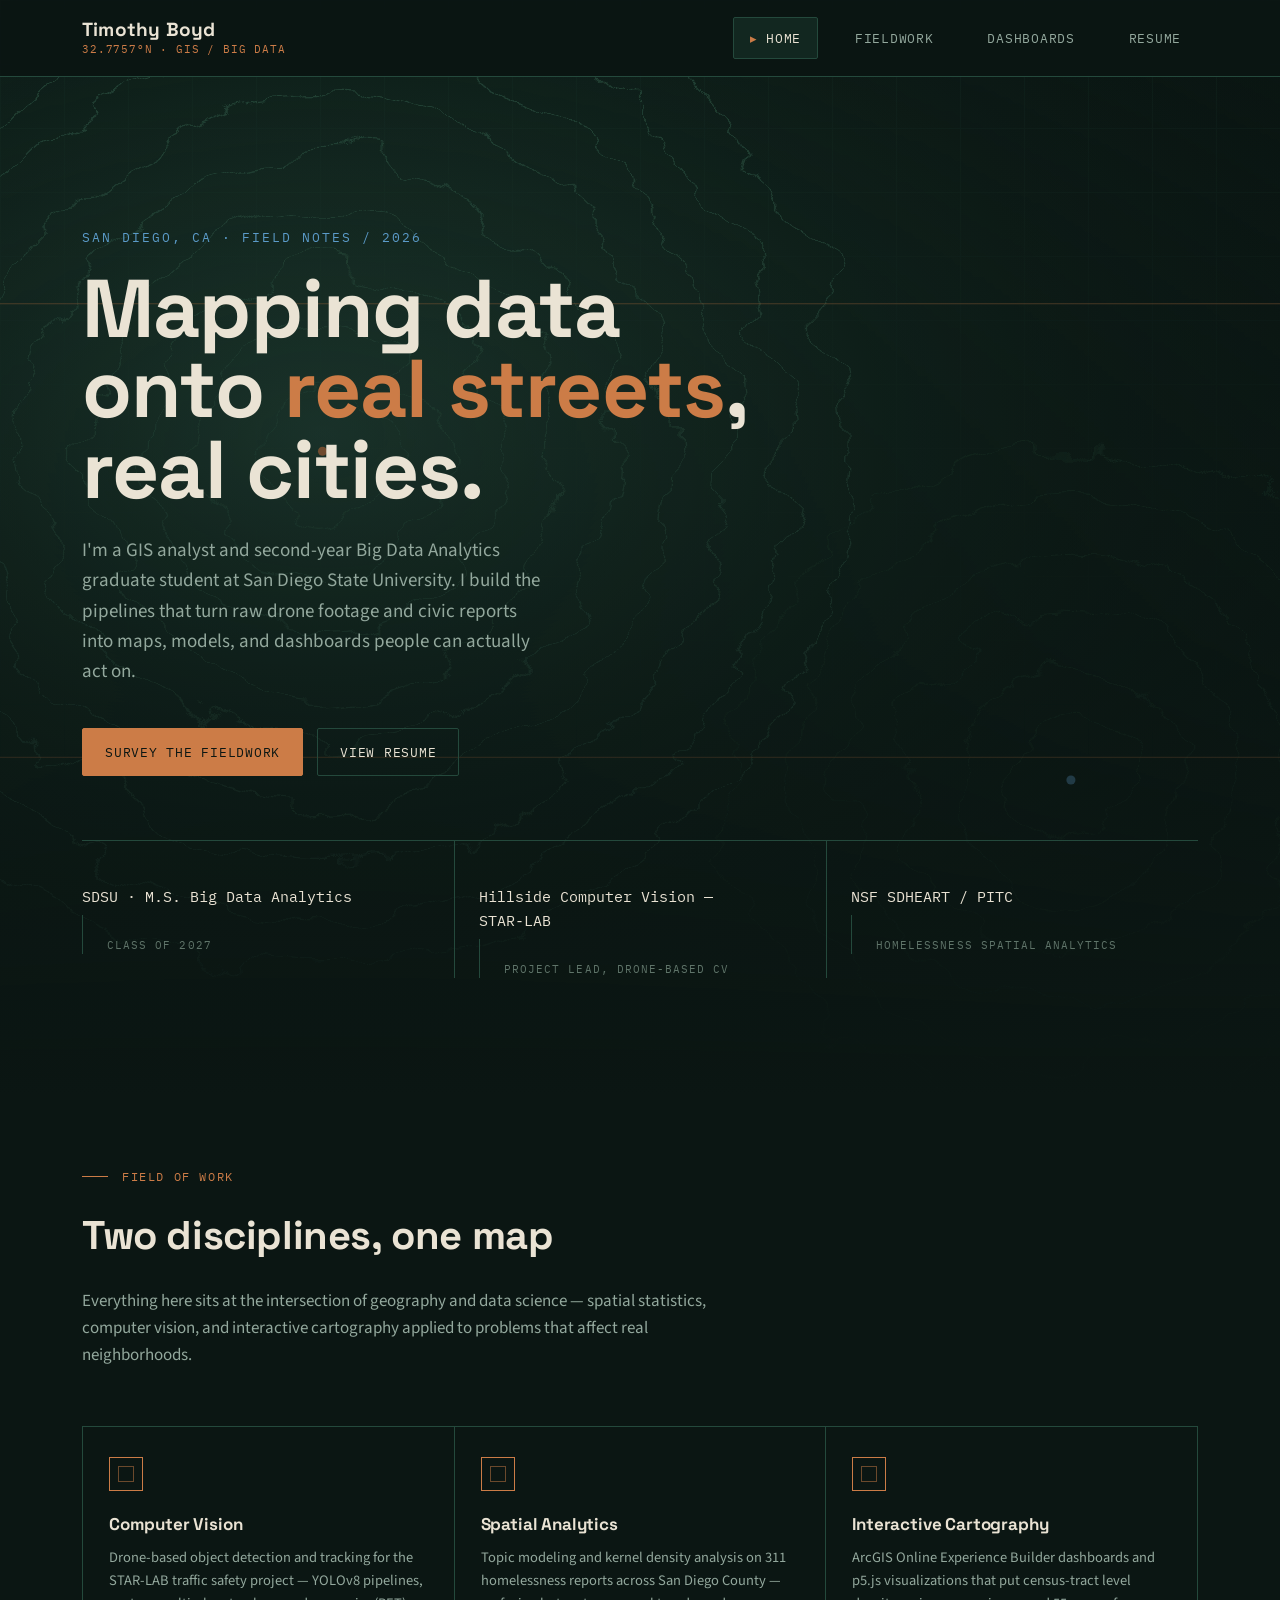
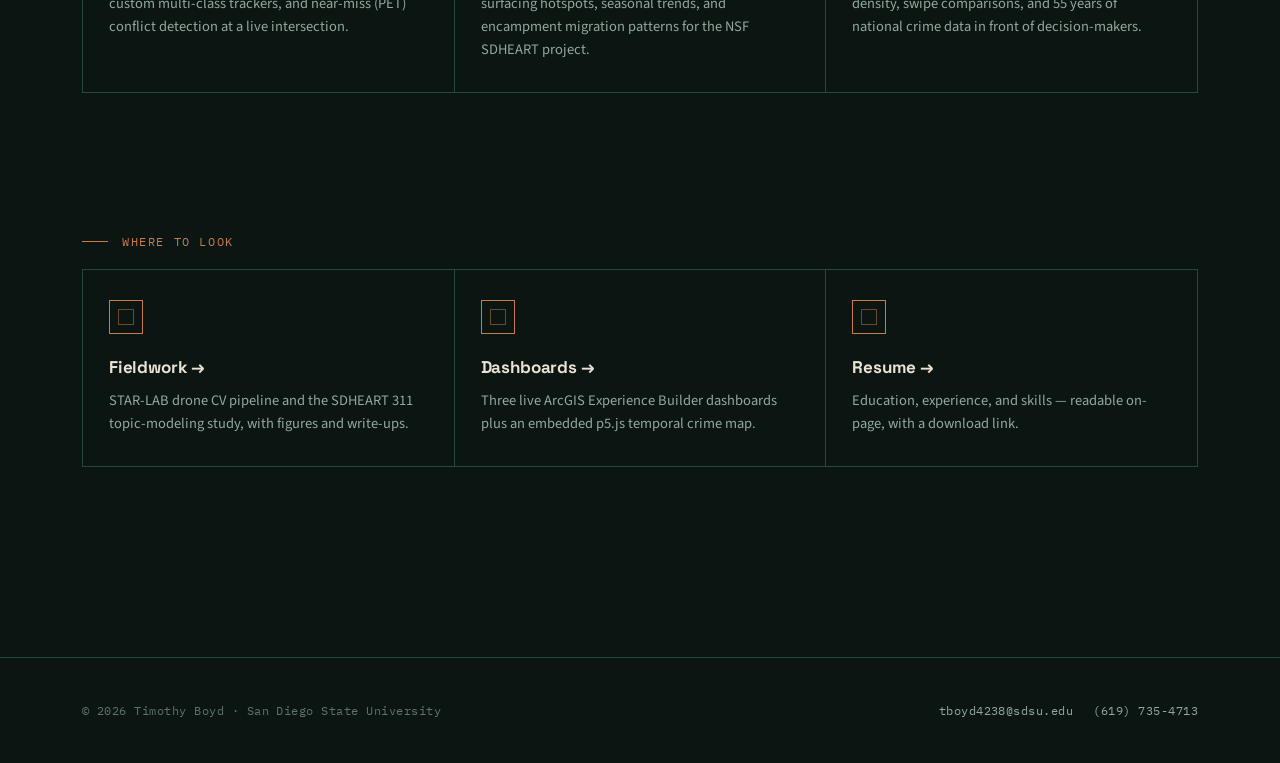
==== index.html @ 56204703 "Add files via upload" ====
<!DOCTYPE html>
<html lang="en">
<head>
<meta charset="UTF-8">
<meta name="viewport" content="width=device-width, initial-scale=1.0">
<title>Timothy Boyd — GIS &amp; Big Data Analytics</title>
<meta name="description" content="Portfolio of Timothy Boyd — GIS analyst and Big Data Analytics graduate student at SDSU. Computer vision for traffic safety, homelessness spatial analytics, and interactive dashboards.">
<link rel="preconnect" href="https://fonts.googleapis.com">
<link href="https://fonts.googleapis.com/css2?family=Space+Grotesk:wght@500;700&family=Source+Sans+3:wght@400;600&family=IBM+Plex+Mono:wght@400;500&display=swap" rel="stylesheet">
<link rel="stylesheet" href="css/style.css">
</head>
<body data-page="home">

<div class="graticule"></div>

<nav class="site-nav">
  <div class="wrap">
    <a href="index.html" class="brand">
      <span class="name">Timothy Boyd</span>
      <span class="coords">32.7757°N · GIS / BIG DATA</span>
    </a>
    <button class="nav-toggle" aria-label="Toggle menu">☰</button>
    <ul class="nav-links">
      <li><a href="index.html" data-page="home" class="active"><span class="tick">▸</span>Home</a></li>
      <li><a href="projects.html" data-page="projects"><span class="tick">▸</span>Fieldwork</a></li>
      <li><a href="dashboards.html" data-page="dashboards"><span class="tick">▸</span>Dashboards</a></li>
      <li><a href="resume.html" data-page="resume"><span class="tick">▸</span>Resume</a></li>
    </ul>
  </div>
</nav>

<header class="hero">
  <div class="hero-topo" aria-hidden="true">
    <svg viewBox="0 0 1400 900" preserveAspectRatio="xMidYMid slice">
      <defs>
        <filter id="topo" x="-20%" y="-20%" width="140%" height="140%">
          <feTurbulence type="fractalNoise" baseFrequency="0.010 0.016" numOctaves="4" seed="11" result="n"/>
          <feDisplacementMap in="SourceGraphic" in2="n" scale="70" xChannelSelector="R" yChannelSelector="G"/>
        </filter>
        <radialGradient id="elev" cx="30%" cy="35%" r="75%">
          <stop offset="0%" stop-color="#274a3d"/>
          <stop offset="55%" stop-color="#16302670"/>
          <stop offset="100%" stop-color="#0b1613" stop-opacity="0"/>
        </radialGradient>
      </defs>
      <rect width="1400" height="900" fill="url(#elev)"/>
      <g fill="none" stroke="#2e5645" stroke-width="1.1" filter="url(#topo)" opacity="0.85">
        <circle cx="420" cy="330" r="60"/>
        <circle cx="420" cy="330" r="110"/>
        <circle cx="420" cy="330" r="160"/>
        <circle cx="420" cy="330" r="210"/>
        <circle cx="420" cy="330" r="260"/>
        <circle cx="420" cy="330" r="310"/>
        <circle cx="420" cy="330" r="360"/>
        <circle cx="420" cy="330" r="410"/>
        <circle cx="420" cy="330" r="460"/>
      </g>
      <g fill="none" stroke="#20402f" stroke-width="1" filter="url(#topo)" opacity="0.55">
        <circle cx="1080" cy="620" r="50"/>
        <circle cx="1080" cy="620" r="100"/>
        <circle cx="1080" cy="620" r="150"/>
        <circle cx="1080" cy="620" r="200"/>
        <circle cx="1080" cy="620" r="250"/>
        <circle cx="1080" cy="620" r="300"/>
      </g>
      <g stroke="#cc7c47" stroke-width="1" opacity="0.5">
        <line x1="0" y1="200" x2="1400" y2="200"/>
        <line x1="0" y1="600" x2="1400" y2="600"/>
      </g>
      <circle cx="420" cy="330" r="4" fill="#cc7c47"/>
      <circle cx="1080" cy="620" r="4" fill="#5b9bc9"/>
    </svg>
  </div>
  <div class="hero-fade"></div>

  <div class="wrap">
    <div class="hero-tag">San Diego, CA · Field notes / 2026</div>
    <h1>Mapping data<br>onto <em>real&nbsp;streets</em>,<br>real cities.</h1>
    <p class="hero-lede">
      I'm a GIS analyst and second-year Big Data Analytics graduate student at San Diego State
      University. I build the pipelines that turn raw drone footage and civic reports into
      maps, models, and dashboards people can actually act on.
    </p>
    <div class="btn-row">
      <a href="projects.html" class="btn">Survey the fieldwork</a>
      <a href="resume.html" class="btn ghost">View resume</a>
    </div>

    <div class="hero-meta">
      <div>
        <div class="val">SDSU · M.S. Big Data Analytics</div>
        <div class="lbl">Class of 2027</div>
      </div>
      <div>
        <div class="val">Hillside Computer Vision — STAR&#8209;LAB</div>
        <div class="lbl">Project Lead, drone-based CV</div>
      </div>
      <div>
        <div class="val">NSF SDHEART / PITC</div>
        <div class="lbl">Homelessness spatial analytics</div>
      </div>
    </div>
  </div>
</header>

<main>

  <section class="section tight">
    <div class="wrap">
      <div class="coordline">Field of Work</div>
      <div class="section-head">
        <h2>Two disciplines, one map</h2>
        <p>Everything here sits at the intersection of geography and data science — spatial
        statistics, computer vision, and interactive cartography applied to problems that
        affect real neighborhoods.</p>
      </div>

      <div class="legend-grid">
        <div class="legend-card">
          <div class="sym"></div>
          <h3>Computer Vision</h3>
          <p>Drone-based object detection and tracking for the STAR‑LAB traffic safety project —
          YOLOv8 pipelines, custom multi-class trackers, and near-miss (PET) conflict detection
          at a live intersection.</p>
        </div>
        <div class="legend-card">
          <div class="sym"></div>
          <h3>Spatial Analytics</h3>
          <p>Topic modeling and kernel density analysis on 311 homelessness reports across San
          Diego County — surfacing hotspots, seasonal trends, and encampment migration patterns
          for the NSF SDHEART project.</p>
        </div>
        <div class="legend-card">
          <div class="sym"></div>
          <h3>Interactive Cartography</h3>
          <p>ArcGIS Online Experience Builder dashboards and p5.js visualizations that put
          census-tract level density, swipe comparisons, and 55 years of national crime data in
          front of decision-makers.</p>
        </div>
      </div>
    </div>
  </section>

  <section class="section tight">
    <div class="wrap">
      <div class="coordline">Where to Look</div>
      <div class="legend-grid" style="grid-template-columns:repeat(3,1fr);">
        <a href="projects.html" class="legend-card" style="text-decoration:none;">
          <div class="sym"></div>
          <h3>Fieldwork →</h3>
          <p>STAR‑LAB drone CV pipeline and the SDHEART 311 topic-modeling study, with figures
          and write-ups.</p>
        </a>
        <a href="dashboards.html" class="legend-card" style="text-decoration:none;">
          <div class="sym"></div>
          <h3>Dashboards →</h3>
          <p>Three live ArcGIS Experience Builder dashboards plus an embedded p5.js temporal
          crime map.</p>
        </a>
        <a href="resume.html" class="legend-card" style="text-decoration:none;">
          <div class="sym"></div>
          <h3>Resume →</h3>
          <p>Education, experience, and skills — readable on-page, with a download link.</p>
        </a>
      </div>
    </div>
  </section>

</main>

<footer class="site-footer">
  <div class="wrap">
    <p>© 2026 Timothy Boyd · San Diego State University</p>
    <ul class="footer-links">
      <li><a href="mailto:tboyd4238@sdsu.edu">tboyd4238@sdsu.edu</a></li>
      <li><a href="tel:6197354713">(619) 735-4713</a></li>
    </ul>
  </div>
</footer>

<script src="js/main.js"></script>
</body>
</html>
---- css/style.css ----
/* ============================================================
   Timothy Boyd — Portfolio
   Theme: Field Survey / Topographic
   ============================================================ */

:root{
  --ink:        #0b1613;
  --ink-2:      #0f1e19;
  --panel:      #122720;
  --panel-2:    #15302688;
  --line:       #24493c;
  --line-soft:  #1c352c;
  --paper:      #eae3d4;
  --paper-dim:  #93a89d;
  --paper-faint:#5f7469;
  --survey:     #cc7c47;
  --survey-dim: #7c4b2c;
  --gps:        #5b9bc9;
  --gps-dim:    #33586e;
  --ok:         #7ea67f;

  --display: 'Space Grotesk', sans-serif;
  --body:    'Source Sans 3', sans-serif;
  --mono:    'IBM Plex Mono', monospace;
}

*,*::before,*::after{ box-sizing:border-box; }
html{ scroll-behavior:smooth; }

body{
  margin:0;
  background:var(--ink);
  color:var(--paper);
  font-family:var(--body);
  font-size:16px;
  line-height:1.6;
  -webkit-font-smoothing:antialiased;
}

a{ color:inherit; }

img{ max-width:100%; display:block; }

::selection{ background:var(--survey); color:var(--ink); }

@media (prefers-reduced-motion: reduce){
  *{ animation-duration:0.01ms !important; animation-iteration-count:1 !important; transition-duration:0.01ms !important; scroll-behavior:auto !important; }
}

/* ---------- layout shells ---------- */
.wrap{ max-width:1180px; margin:0 auto; padding:0 32px; }
@media(max-width:640px){ .wrap{ padding:0 20px; } }

/* ---------- grid / graticule background ---------- */
.graticule{
  position:fixed; inset:0; z-index:0; pointer-events:none;
  background-image:
    linear-gradient(var(--line-soft) 1px, transparent 1px),
    linear-gradient(90deg, var(--line-soft) 1px, transparent 1px);
  background-size:64px 64px;
  opacity:.35;
  mask-image:linear-gradient(to bottom, black, transparent 85%);
}

/* ---------- nav ---------- */
.site-nav{
  position:sticky; top:0; z-index:50;
  background:rgba(11,22,19,.86);
  backdrop-filter:blur(10px);
  border-bottom:1px solid var(--line);
}
.site-nav .wrap{
  display:flex; align-items:center; justify-content:space-between;
  height:76px;
}
.brand{
  display:flex; flex-direction:column; text-decoration:none; line-height:1.1;
}
.brand .name{
  font-family:var(--display); font-weight:700; font-size:19px; letter-spacing:.01em;
  color:var(--paper);
}
.brand .coords{
  font-family:var(--mono); font-size:10.5px; letter-spacing:.08em; color:var(--survey);
  margin-top:3px;
}
.nav-links{ display:flex; gap:4px; list-style:none; margin:0; padding:0; }
.nav-links a{
  display:inline-flex; align-items:center; gap:8px;
  text-decoration:none; color:var(--paper-dim);
  font-family:var(--mono); font-size:12.5px; letter-spacing:.06em; text-transform:uppercase;
  padding:10px 16px; border-radius:2px;
  border:1px solid transparent;
  transition:color .2s ease, border-color .2s ease, background .2s ease;
}
.nav-links a .tick{ color:var(--survey); opacity:0; transition:opacity .2s ease; }
.nav-links a:hover, .nav-links a.active{
  color:var(--paper); border-color:var(--line); background:var(--panel);
}
.nav-links a:hover .tick, .nav-links a.active .tick{ opacity:1; }
.nav-toggle{ display:none; }

@media(max-width:820px){
  .nav-links{ position:fixed; top:76px; left:0; right:0; flex-direction:column; background:var(--ink-2);
    border-bottom:1px solid var(--line); padding:8px; gap:0; transform:translateY(-8px); opacity:0;
    pointer-events:none; transition:opacity .2s ease, transform .2s ease; }
  .nav-links.open{ opacity:1; transform:translateY(0); pointer-events:auto; }
  .nav-links a{ width:100%; }
  .nav-toggle{
    display:inline-flex; align-items:center; justify-content:center;
    width:40px; height:40px; background:transparent; border:1px solid var(--line); color:var(--paper);
    border-radius:2px; cursor:pointer; font-family:var(--mono);
  }
}

/* ---------- footer ---------- */
.site-footer{
  border-top:1px solid var(--line); margin-top:120px; padding:40px 0;
  position:relative; z-index:1;
}
.site-footer .wrap{
  display:flex; justify-content:space-between; align-items:center; flex-wrap:wrap; gap:16px;
}
.site-footer p{ margin:0; font-family:var(--mono); font-size:12px; color:var(--paper-faint); letter-spacing:.04em; }
.footer-links{ display:flex; gap:20px; list-style:none; padding:0; margin:0; }
.footer-links a{ font-family:var(--mono); font-size:12px; color:var(--paper-dim); text-decoration:none; letter-spacing:.04em; }
.footer-links a:hover{ color:var(--survey); }

/* ---------- eyebrow / coordinate labels ---------- */
.coordline{
  display:flex; align-items:center; gap:14px;
  font-family:var(--mono); font-size:11.5px; letter-spacing:.14em; text-transform:uppercase;
  color:var(--survey); margin-bottom:18px;
}
.coordline::before{ content:''; width:26px; height:1px; background:var(--survey); }

h1,h2,h3,h4{ font-family:var(--display); font-weight:700; color:var(--paper); margin:0 0 .5em; letter-spacing:-.01em; }
p{ color:var(--paper-dim); }

.section{ position:relative; z-index:1; padding:110px 0; }
.section.tight{ padding:70px 0; }
.section-head{ max-width:640px; margin-bottom:56px; }
.section-head h2{ font-size:clamp(28px,4vw,40px); }
.section-head p{ font-size:17px; }

/* ---------- buttons ---------- */
.btn{
  display:inline-flex; align-items:center; gap:10px;
  font-family:var(--mono); font-size:12.5px; letter-spacing:.06em; text-transform:uppercase;
  padding:13px 22px; border-radius:2px; text-decoration:none; cursor:pointer;
  border:1px solid var(--survey); color:var(--ink); background:var(--survey);
  transition:background .2s ease, color .2s ease, border-color .2s ease, transform .15s ease;
}
.btn:hover{ transform:translateY(-1px); background:#e0925c; }
.btn.ghost{ background:transparent; color:var(--paper); border-color:var(--line); }
.btn.ghost:hover{ border-color:var(--survey); color:var(--survey); background:transparent; }
.btn-row{ display:flex; gap:14px; flex-wrap:wrap; }

/* ============================================================
   HERO
   ============================================================ */
.hero{ position:relative; padding:150px 0 120px; overflow:hidden; z-index:1; }
.hero-topo{ position:absolute; inset:0; z-index:-1; opacity:.9; }
.hero-topo svg{ width:100%; height:100%; }
.hero-fade{
  position:absolute; inset:0; z-index:-1;
  background:linear-gradient(180deg, rgba(11,22,19,.15) 0%, rgba(11,22,19,.55) 55%, var(--ink) 100%);
}
.hero .wrap{ position:relative; }
.hero-tag{ font-family:var(--mono); font-size:12.5px; letter-spacing:.16em; text-transform:uppercase; color:var(--gps); margin-bottom:22px; }
.hero h1{
  font-size:clamp(40px,6.4vw,84px); line-height:.98; max-width:15ch; margin-bottom:26px;
}
.hero h1 em{ font-style:normal; color:var(--survey); }
.hero-lede{ font-size:19px; max-width:52ch; margin-bottom:40px; color:var(--paper-dim); }
.hero-meta{
  margin-top:64px; display:grid; grid-template-columns:repeat(3,1fr); gap:0;
  border-top:1px solid var(--line);
}
.hero-meta div{ padding:22px 24px 0; border-left:1px solid var(--line); }
.hero-meta div:first-child{ border-left:none; padding-left:0; }
.hero-meta .val{ font-family:var(--mono); color:var(--paper); font-size:15px; margin-bottom:6px; }
.hero-meta .lbl{ font-family:var(--mono); font-size:10.5px; letter-spacing:.1em; text-transform:uppercase; color:var(--paper-faint); }
@media(max-width:700px){ .hero-meta{ grid-template-columns:1fr; } .hero-meta div{ border-left:none; border-top:1px solid var(--line); padding:18px 0 0; } .hero-meta div:first-child{ border-top:none; } }

/* crosshair cursor readout */
.readout{
  position:fixed; z-index:60; pointer-events:none; font-family:var(--mono); font-size:10.5px;
  color:var(--survey); letter-spacing:.04em; opacity:0; transition:opacity .2s ease;
  transform:translate(14px,14px);
  white-space:nowrap;
}
.readout.show{ opacity:.85; }

/* ============================================================
   CARDS — legend style
   ============================================================ */
.legend-grid{ display:grid; grid-template-columns:repeat(3,1fr); gap:1px; background:var(--line); border:1px solid var(--line); }
.legend-card{ background:var(--ink); padding:30px 26px; }
.legend-card .sym{ width:34px; height:34px; border:1px solid var(--survey); margin-bottom:20px; position:relative; }
.legend-card .sym::after{ content:''; position:absolute; inset:8px; border:1px solid var(--survey); opacity:.5; }
.legend-card h3{ font-size:17px; margin-bottom:8px; }
.legend-card p{ font-size:14.5px; margin:0; }
@media(max-width:820px){ .legend-grid{ grid-template-columns:1fr; } }

/* ============================================================
   PROJECT PANELS
   ============================================================ */
.panel{
  background:var(--panel); border:1px solid var(--line); border-radius:2px;
  margin-bottom:56px; overflow:hidden;
}
.panel-head{
  display:flex; justify-content:space-between; align-items:flex-start; gap:24px;
  padding:30px 34px 0;
}
.panel-head h3{ font-size:24px; margin-bottom:10px; }
.panel-tags{ display:flex; gap:8px; flex-wrap:wrap; margin-bottom:6px; }
.tag{
  font-family:var(--mono); font-size:10.5px; letter-spacing:.06em; text-transform:uppercase;
  color:var(--gps); border:1px solid var(--gps-dim); padding:4px 9px; border-radius:2px;
}
.tag.alt{ color:var(--survey); border-color:var(--survey-dim); }
.panel-status{ font-family:var(--mono); font-size:11px; color:var(--ok); white-space:nowrap; padding-top:4px; }
.panel-status::before{ content:'● '; }
.panel-body{ padding:20px 34px 34px; }
.panel-body p{ font-size:15.5px; max-width:70ch; }
.panel-figure{ border-top:1px solid var(--line); }
.panel-figure img{ width:100%; }
.panel-figure figcaption{
  font-family:var(--mono); font-size:11.5px; color:var(--paper-faint);
  padding:14px 34px; border-top:1px solid var(--line); letter-spacing:.02em;
}
.fig-grid{ display:grid; grid-template-columns:1fr 1fr; border-top:1px solid var(--line); }
.fig-grid figure{ margin:0; border-left:1px solid var(--line); }
.fig-grid figure:first-child{ border-left:none; }
.fig-grid figcaption{ font-family:var(--mono); font-size:11px; color:var(--paper-faint); padding:12px 20px; border-top:1px solid var(--line); }
@media(max-width:760px){
  .fig-grid{ grid-template-columns:1fr; }
  .fig-grid figure{ border-left:none; border-top:1px solid var(--line); }
  .fig-grid figure:first-child{ border-top:none; }
  .panel-head{ flex-direction:column; }
}
.stat-strip{ display:flex; gap:0; border-top:1px solid var(--line); flex-wrap:wrap; }
.stat-strip div{ flex:1; min-width:130px; padding:18px 22px; border-left:1px solid var(--line); }
.stat-strip div:first-child{ border-left:none; }
.stat-strip .n{ font-family:var(--mono); font-size:20px; color:var(--survey); }
.stat-strip .l{ font-family:var(--mono); font-size:10px; letter-spacing:.08em; text-transform:uppercase; color:var(--paper-faint); margin-top:4px; }

/* ============================================================
   DASHBOARD EMBEDS
   ============================================================ */
.embed-card{ background:var(--panel); border:1px solid var(--line); margin-bottom:48px; }
.embed-card .panel-head{ padding-bottom:22px; }
.embed-frame-wrap{ border-top:1px solid var(--line); background:#08110e; position:relative; }
.embed-frame-wrap iframe{ width:100%; display:block; border:0; }
.embed-toolbar{
  display:flex; justify-content:space-between; align-items:center;
  padding:12px 34px; border-top:1px solid var(--line); font-family:var(--mono); font-size:11px; color:var(--paper-faint);
}
.embed-toolbar a{ color:var(--gps); text-decoration:none; }
.embed-toolbar a:hover{ text-decoration:underline; }

/* ============================================================
   RESUME
   ============================================================ */
.resume-shell{
  background:var(--panel); border:1px solid var(--line); max-width:880px; margin:0 auto;
}
.resume-top{
  padding:44px 48px 32px; border-bottom:2px solid var(--survey);
  display:flex; justify-content:space-between; align-items:flex-end; flex-wrap:wrap; gap:20px;
}
.resume-top h1{ font-size:34px; margin-bottom:8px; }
.resume-top .role{ font-family:var(--mono); font-size:13px; color:var(--survey); letter-spacing:.04em; }
.resume-contact{ text-align:right; font-family:var(--mono); font-size:12.5px; color:var(--paper-dim); line-height:1.9; }
.resume-contact a{ color:var(--paper-dim); text-decoration:none; }
.resume-contact a:hover{ color:var(--survey); }
@media(max-width:600px){ .resume-contact{ text-align:left; } }

.resume-body{ padding:8px 48px 48px; }
.rsec{ padding-top:34px; }
.rsec h2{
  font-family:var(--mono); font-size:12px; letter-spacing:.14em; text-transform:uppercase;
  color:var(--gps); border-bottom:1px solid var(--line); padding-bottom:10px; margin-bottom:20px;
}
.rentry{ margin-bottom:20px; }
.rentry:last-child{ margin-bottom:0; }
.rentry-top{ display:flex; justify-content:space-between; gap:16px; flex-wrap:wrap; margin-bottom:2px; }
.rentry-top .title{ font-weight:600; color:var(--paper); font-size:15.5px; }
.rentry-top .date{ font-family:var(--mono); font-size:12px; color:var(--paper-faint); white-space:nowrap; }
.rentry .org{ font-size:13.5px; color:var(--survey); margin-bottom:8px; font-family:var(--mono); }
.rentry ul{ margin:0; padding-left:18px; }
.rentry li{ font-size:14.5px; color:var(--paper-dim); margin-bottom:5px; }
.rskills{ display:grid; grid-template-columns:repeat(4,1fr); gap:22px; }
.rskills .grp .h{ font-family:var(--mono); font-size:11px; color:var(--survey); text-transform:uppercase; letter-spacing:.06em; margin-bottom:8px; }
.rskills .grp ul{ list-style:none; margin:0; padding:0; }
.rskills .grp li{ font-size:13.5px; color:var(--paper-dim); margin-bottom:5px; }
@media(max-width:760px){ .rskills{ grid-template-columns:1fr 1fr; } .resume-top{ flex-direction:column; align-items:flex-start; } }
@media(max-width:600px){ .rskills{ grid-template-columns:1fr; } .resume-body,.resume-top{ padding-left:24px; padding-right:24px; } }
.achv-list{ columns:2; column-gap:32px; margin:0; padding-left:18px; }
.achv-list li{ font-size:14.5px; color:var(--paper-dim); margin-bottom:6px; break-inside:avoid; }
@media(max-width:600px){ .achv-list{ columns:1; } }

.resume-cta{ display:flex; justify-content:center; gap:14px; margin:36px 0 0; flex-wrap:wrap; }

/* print */
@media print{
  .site-nav,.site-footer,.graticule,.resume-cta,.hero-topo{ display:none !important; }
  body{ background:#fff; color:#111; }
  .resume-shell{ border:none; }
}
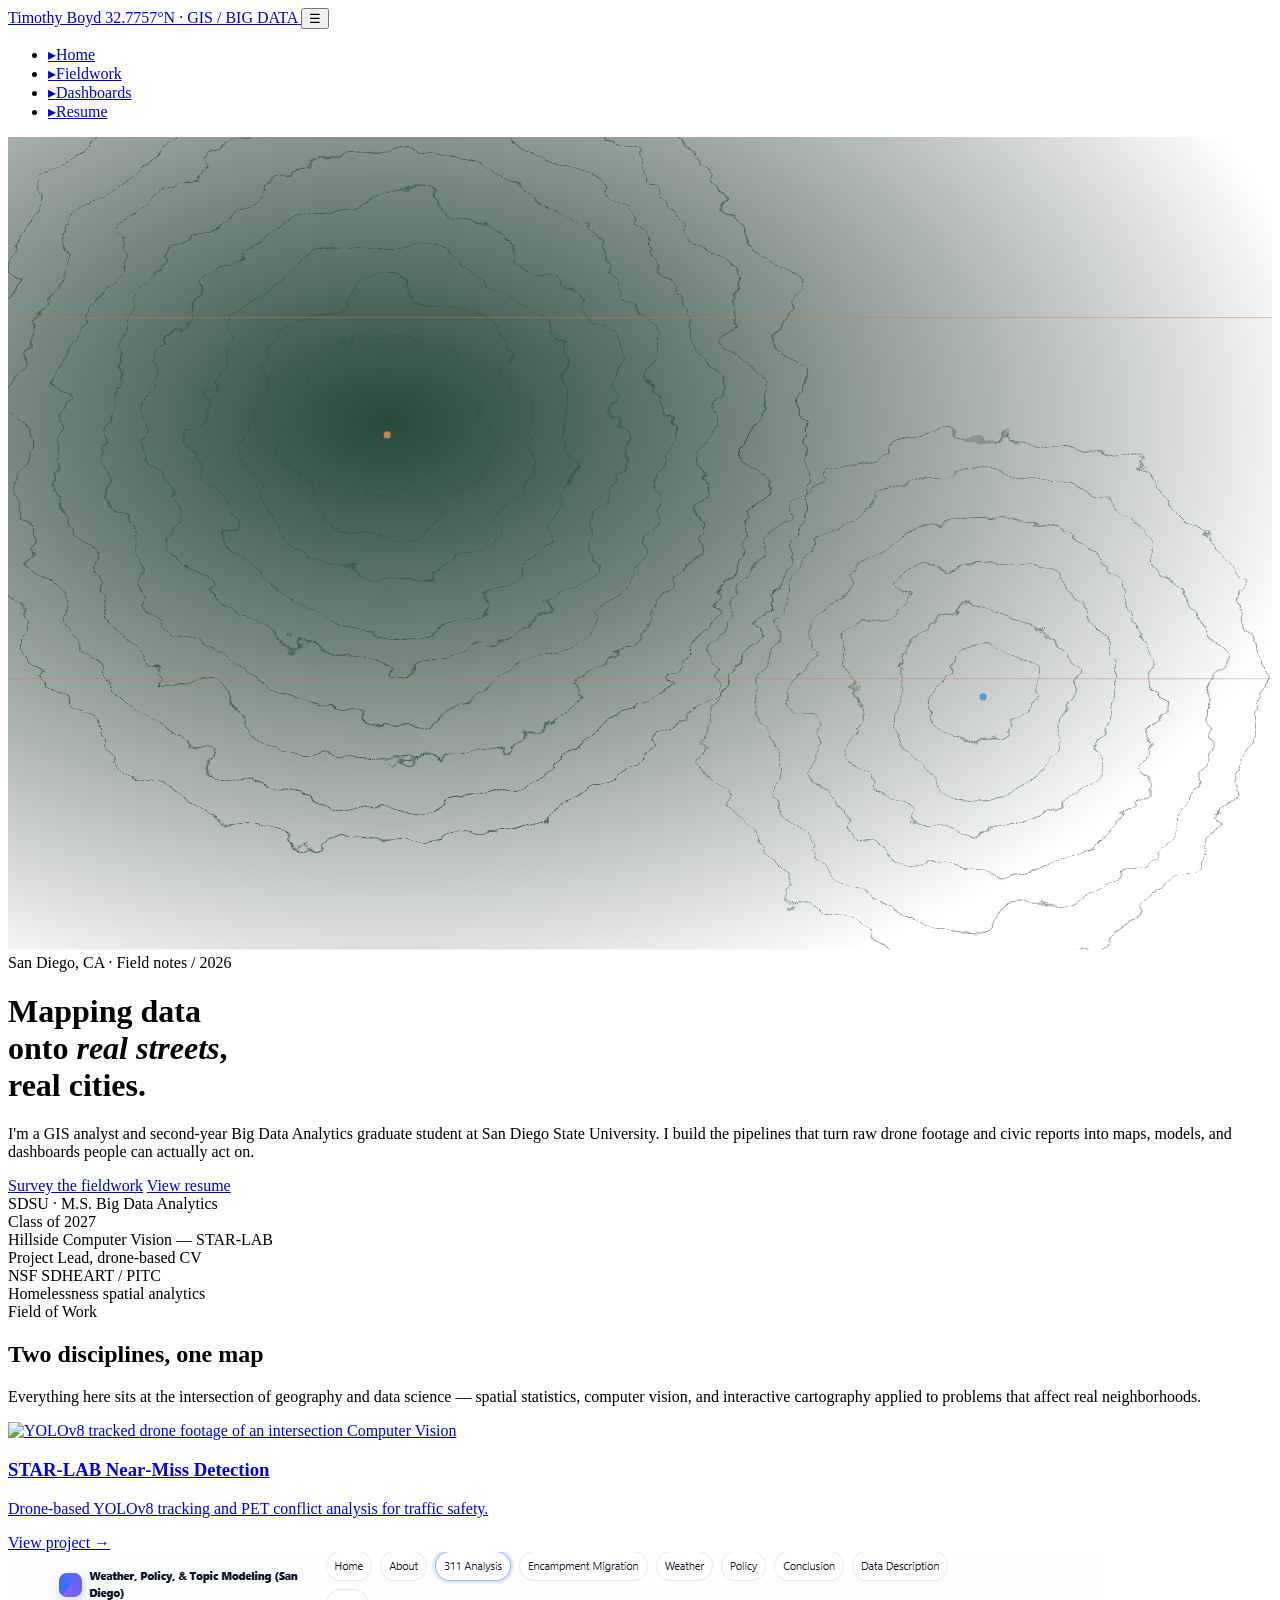
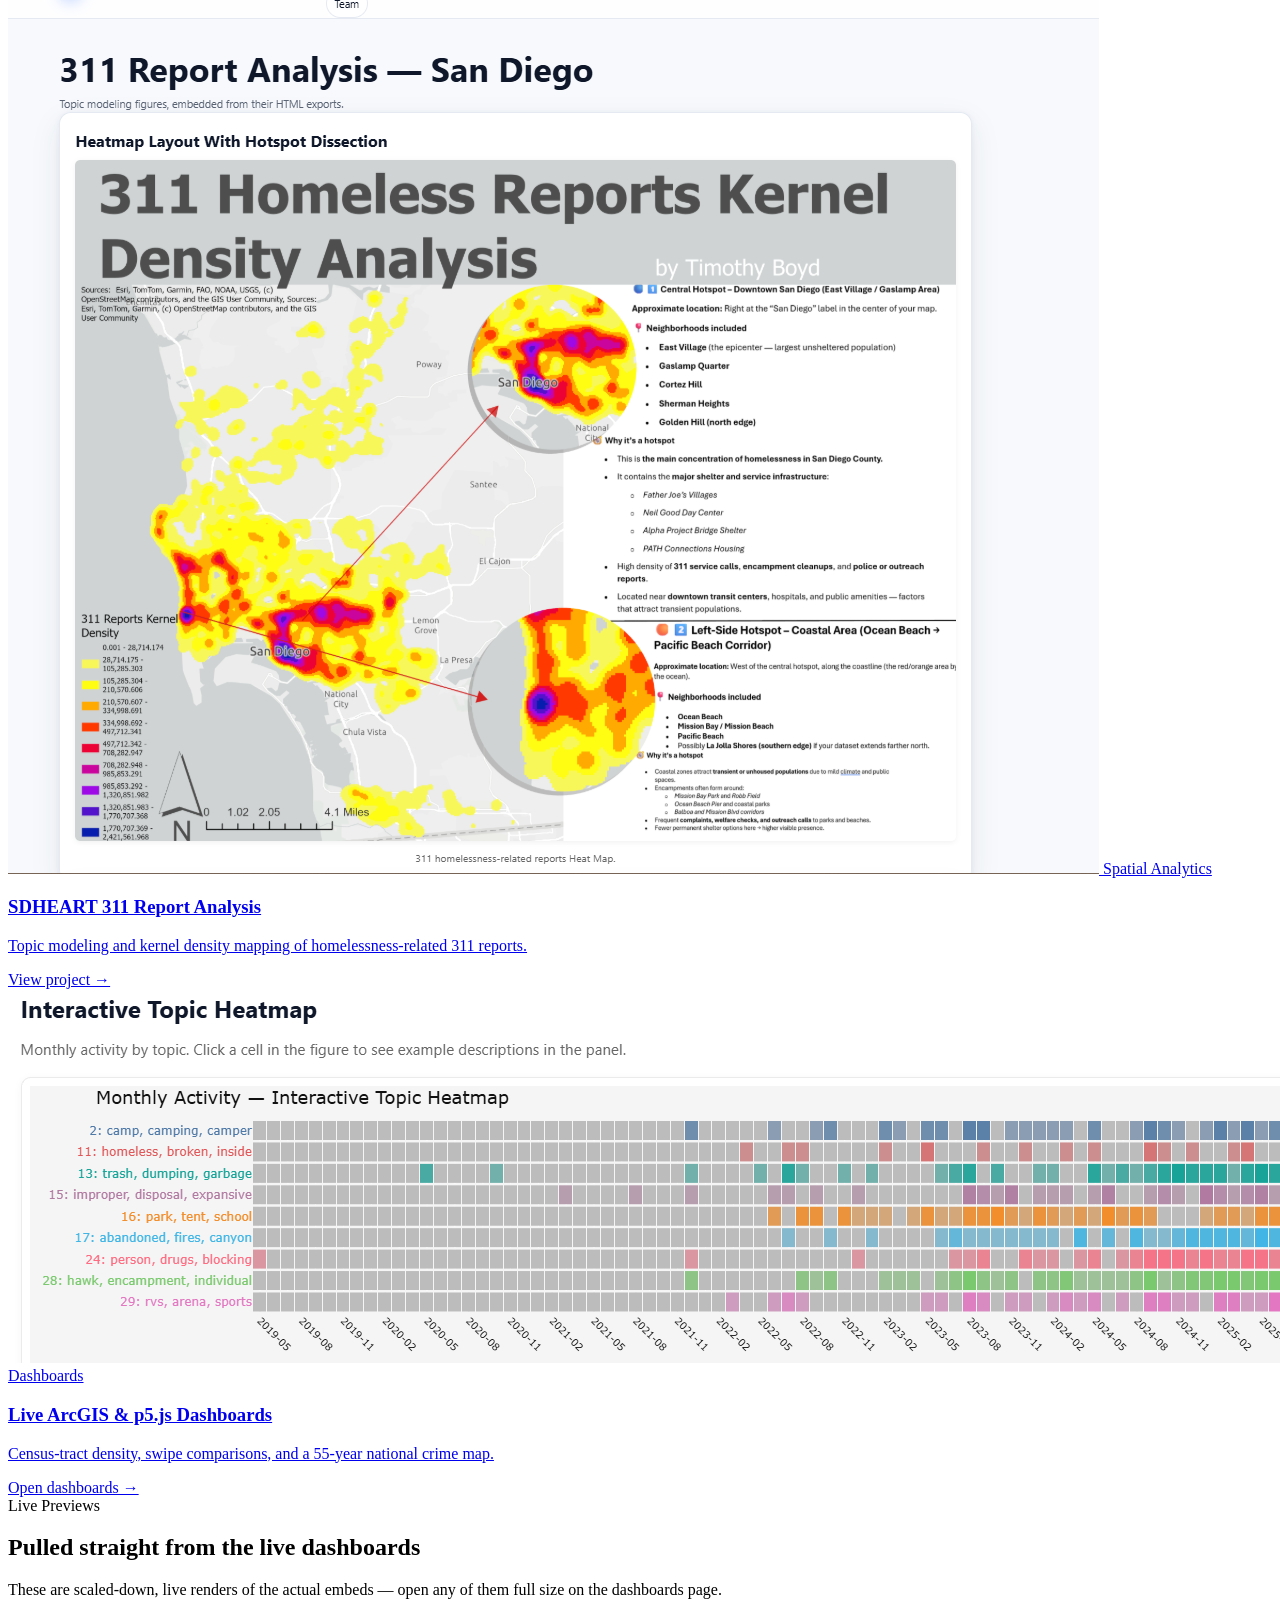
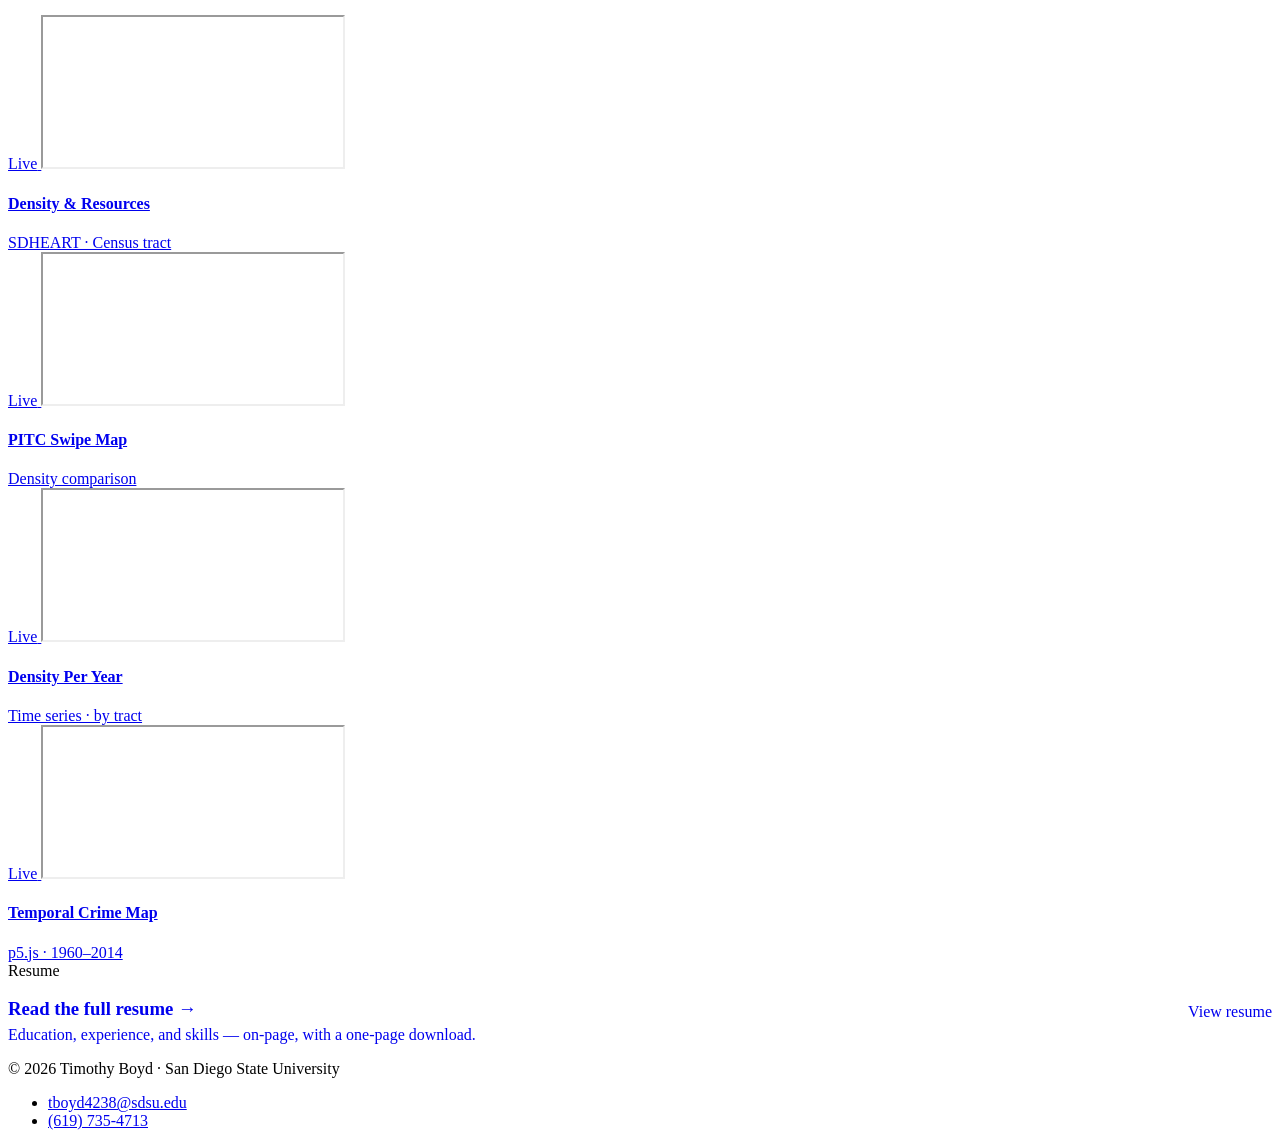
==== commit fda71a99: "Add files via upload" ====
--- a/index.html
+++ b/index.html
@@ -115,52 +115,117 @@
         affect real neighborhoods.</p>
       </div>
 
-      <div class="legend-grid">
-        <div class="legend-card">
-          <div class="sym"></div>
-          <h3>Computer Vision</h3>
-          <p>Drone-based object detection and tracking for the STAR‑LAB traffic safety project —
-          YOLOv8 pipelines, custom multi-class trackers, and near-miss (PET) conflict detection
-          at a live intersection.</p>
-        </div>
-        <div class="legend-card">
-          <div class="sym"></div>
-          <h3>Spatial Analytics</h3>
-          <p>Topic modeling and kernel density analysis on 311 homelessness reports across San
-          Diego County — surfacing hotspots, seasonal trends, and encampment migration patterns
-          for the NSF SDHEART project.</p>
-        </div>
-        <div class="legend-card">
-          <div class="sym"></div>
-          <h3>Interactive Cartography</h3>
-          <p>ArcGIS Online Experience Builder dashboards and p5.js visualizations that put
-          census-tract level density, swipe comparisons, and 55 years of national crime data in
-          front of decision-makers.</p>
-        </div>
+      <div class="preview-grid">
+        <a href="projects.html#starlab" class="preview-card">
+          <div class="preview-media">
+            <img src="assets/img/yolo-tracking.png" alt="YOLOv8 tracked drone footage of an intersection">
+            <span class="tag">Computer Vision</span>
+          </div>
+          <div class="preview-body">
+            <h3>STAR‑LAB Near‑Miss Detection</h3>
+            <p>Drone-based YOLOv8 tracking and PET conflict analysis for traffic safety.</p>
+            <span class="preview-link">View project →</span>
+          </div>
+        </a>
+
+        <a href="projects.html#sdheart" class="preview-card">
+          <div class="preview-media">
+            <img src="assets/img/heatmap-analysis.png" alt="Kernel density heatmap of 311 homelessness reports across San Diego">
+            <span class="tag alt">Spatial Analytics</span>
+          </div>
+          <div class="preview-body">
+            <h3>SDHEART 311 Report Analysis</h3>
+            <p>Topic modeling and kernel density mapping of homelessness-related 311 reports.</p>
+            <span class="preview-link">View project →</span>
+          </div>
+        </a>
+
+        <a href="dashboards.html" class="preview-card">
+          <div class="preview-media">
+            <img src="assets/img/topic-timeline.png" alt="Interactive monthly topic activity heatmap, 2019 to 2025">
+            <span class="tag">Dashboards</span>
+          </div>
+          <div class="preview-body">
+            <h3>Live ArcGIS &amp; p5.js Dashboards</h3>
+            <p>Census-tract density, swipe comparisons, and a 55-year national crime map.</p>
+            <span class="preview-link">Open dashboards →</span>
+          </div>
+        </a>
       </div>
     </div>
   </section>
 
   <section class="section tight">
     <div class="wrap">
-      <div class="coordline">Where to Look</div>
-      <div class="legend-grid" style="grid-template-columns:repeat(3,1fr);">
-        <a href="projects.html" class="legend-card" style="text-decoration:none;">
-          <div class="sym"></div>
-          <h3>Fieldwork →</h3>
-          <p>STAR‑LAB drone CV pipeline and the SDHEART 311 topic-modeling study, with figures
-          and write-ups.</p>
-        </a>
-        <a href="dashboards.html" class="legend-card" style="text-decoration:none;">
-          <div class="sym"></div>
-          <h3>Dashboards →</h3>
-          <p>Three live ArcGIS Experience Builder dashboards plus an embedded p5.js temporal
-          crime map.</p>
-        </a>
-        <a href="resume.html" class="legend-card" style="text-decoration:none;">
-          <div class="sym"></div>
-          <h3>Resume →</h3>
-          <p>Education, experience, and skills — readable on-page, with a download link.</p>
+      <div class="coordline">Live Previews</div>
+      <div class="section-head">
+        <h2>Pulled straight from the live dashboards</h2>
+        <p>These are scaled-down, live renders of the actual embeds — open any of them full size
+        on the dashboards page.</p>
+      </div>
+
+      <div class="embed-preview-grid">
+        <a href="dashboards.html" class="embed-preview">
+          <div class="embed-mini">
+            <span class="live-dot">Live</span>
+            <iframe src="https://experience.arcgis.com/experience/bb7d640682a44ad8aa7b4820976371ef/" loading="lazy" title="SDHEART Homeless Density preview" tabindex="-1"></iframe>
+            <div class="scrim"></div>
+          </div>
+          <div class="embed-preview-body">
+            <h4>Density &amp; Resources</h4>
+            <span>SDHEART · Census tract</span>
+          </div>
+        </a>
+
+        <a href="dashboards.html" class="embed-preview">
+          <div class="embed-mini">
+            <span class="live-dot">Live</span>
+            <iframe src="https://experience.arcgis.com/experience/df00cf0d68464f968184e6ae2a174918/" loading="lazy" title="PITC Swipe Map preview" tabindex="-1"></iframe>
+            <div class="scrim"></div>
+          </div>
+          <div class="embed-preview-body">
+            <h4>PITC Swipe Map</h4>
+            <span>Density comparison</span>
+          </div>
+        </a>
+
+        <a href="dashboards.html" class="embed-preview">
+          <div class="embed-mini">
+            <span class="live-dot">Live</span>
+            <iframe src="https://experience.arcgis.com/experience/6724171f65b94c369ee94e91ca425cb8/" loading="lazy" title="PITC Density per year preview" tabindex="-1"></iframe>
+            <div class="scrim"></div>
+          </div>
+          <div class="embed-preview-body">
+            <h4>Density Per Year</h4>
+            <span>Time series · by tract</span>
+          </div>
+        </a>
+
+        <a href="dashboards.html" class="embed-preview">
+          <div class="embed-mini">
+            <span class="live-dot">Live</span>
+            <iframe src="https://editor.p5js.org/tboyd4238/full/aKO_qMs6G" loading="lazy" title="Temporal crime map preview" tabindex="-1"></iframe>
+            <div class="scrim"></div>
+          </div>
+          <div class="embed-preview-body">
+            <h4>Temporal Crime Map</h4>
+            <span>p5.js · 1960–2014</span>
+          </div>
+        </a>
+      </div>
+    </div>
+  </section>
+
+  <section class="section tight">
+    <div class="wrap">
+      <div class="coordline">Resume</div>
+      <div class="legend-grid" style="grid-template-columns:1fr;">
+        <a href="resume.html" class="legend-card" style="text-decoration:none; display:flex; align-items:center; justify-content:space-between; flex-wrap:wrap; gap:16px;">
+          <div>
+            <h3 style="margin-bottom:6px;">Read the full resume →</h3>
+            <p style="margin:0;">Education, experience, and skills — on-page, with a one-page download.</p>
+          </div>
+          <span class="btn ghost" style="pointer-events:none;">View resume</span>
         </a>
       </div>
     </div>
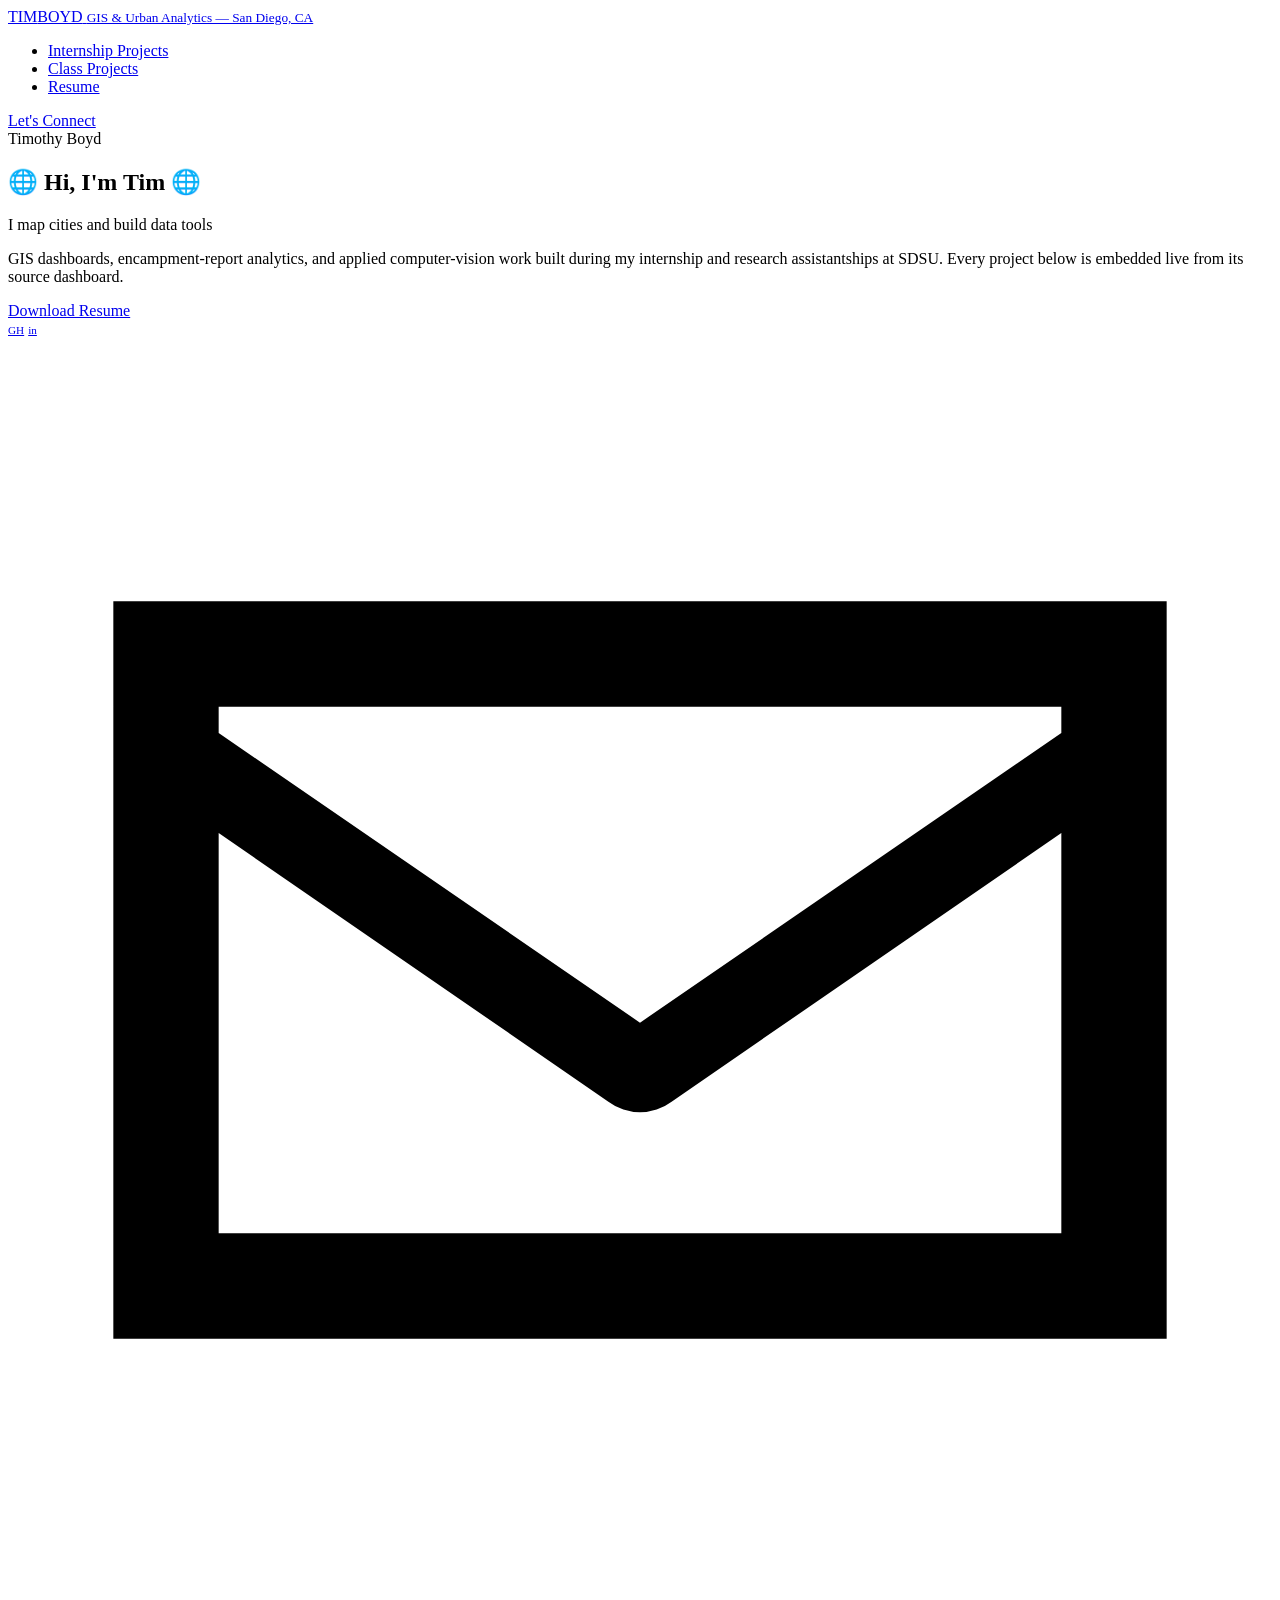
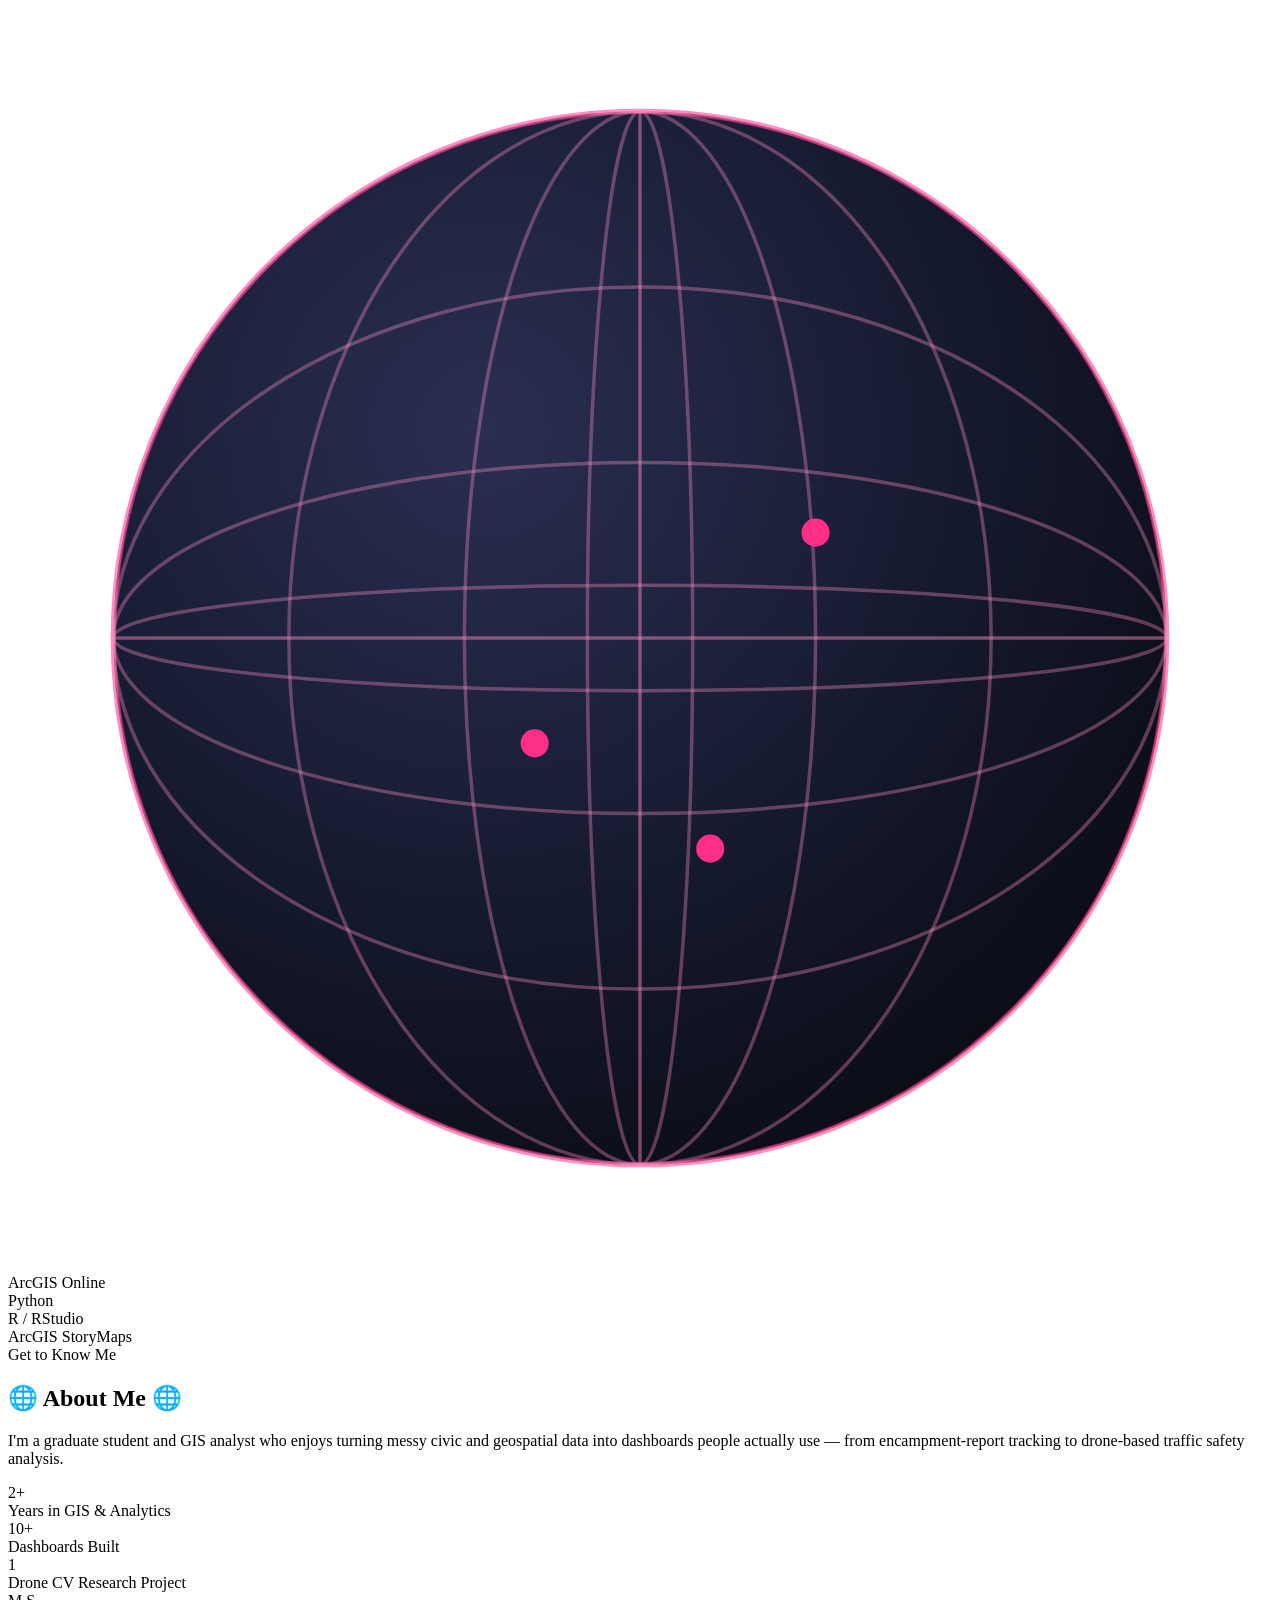
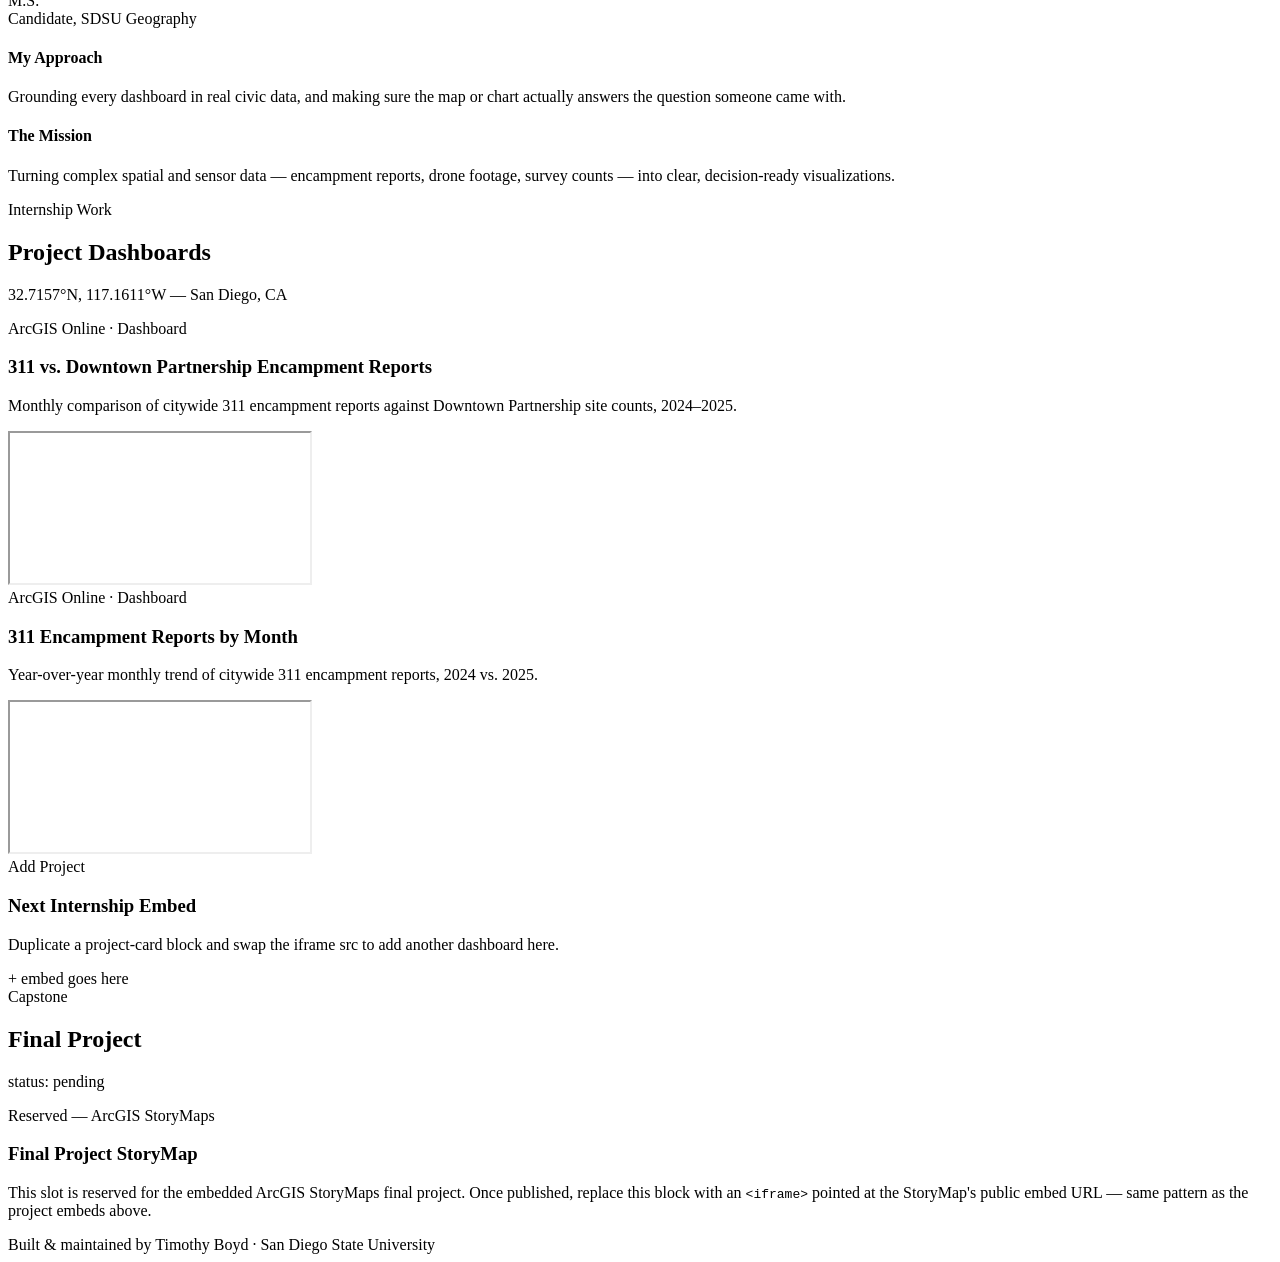
==== commit eabbc10e: "Update index.html" ====
--- a/index.html
+++ b/index.html
@@ -3,246 +3,229 @@
 <head>
 <meta charset="UTF-8">
 <meta name="viewport" content="width=device-width, initial-scale=1.0">
-<title>Timothy Boyd — GIS &amp; Big Data Analytics</title>
-<meta name="description" content="Portfolio of Timothy Boyd — GIS analyst and Big Data Analytics graduate student at SDSU. Computer vision for traffic safety, homelessness spatial analytics, and interactive dashboards.">
+<title>Timothy Boyd — Internship Projects</title>
 <link rel="preconnect" href="https://fonts.googleapis.com">
-<link href="https://fonts.googleapis.com/css2?family=Space+Grotesk:wght@500;700&family=Source+Sans+3:wght@400;600&family=IBM+Plex+Mono:wght@400;500&display=swap" rel="stylesheet">
-<link rel="stylesheet" href="css/style.css">
+<link href="https://fonts.googleapis.com/css2?family=Sora:wght@500;700&family=Manrope:wght@400;500;600&family=IBM+Plex+Mono:wght@400;500&display=swap" rel="stylesheet">
+<link rel="stylesheet" href="styles.css">
 </head>
-<body data-page="home">
-
-<div class="graticule"></div>
-
-<nav class="site-nav">
-  <div class="wrap">
-    <a href="index.html" class="brand">
-      <span class="name">Timothy Boyd</span>
-      <span class="coords">32.7757°N · GIS / BIG DATA</span>
+<body>
+
+<div class="nav-wrap">
+  <nav class="topnav">
+    <a href="index.html" class="wordmark">
+      <span><span class="accent">TIM</span>BOYD</span>
+      <small>GIS &amp; Urban Analytics — San Diego, CA</small>
     </a>
-    <button class="nav-toggle" aria-label="Toggle menu">☰</button>
-    <ul class="nav-links">
-      <li><a href="index.html" data-page="home" class="active"><span class="tick">▸</span>Home</a></li>
-      <li><a href="projects.html" data-page="projects"><span class="tick">▸</span>Fieldwork</a></li>
-      <li><a href="dashboards.html" data-page="dashboards"><span class="tick">▸</span>Dashboards</a></li>
-      <li><a href="resume.html" data-page="resume"><span class="tick">▸</span>Resume</a></li>
+    <ul class="nav-menu">
+      <li><a href="index.html" class="active">Internship Projects</a></li>
+      <li><a href="class-projects.html">Class Projects</a></li>
+      <li><a href="resume.html">Resume</a></li>
     </ul>
-  </div>
-</nav>
-
-<header class="hero">
-  <div class="hero-topo" aria-hidden="true">
-    <svg viewBox="0 0 1400 900" preserveAspectRatio="xMidYMid slice">
-      <defs>
-        <filter id="topo" x="-20%" y="-20%" width="140%" height="140%">
-          <feTurbulence type="fractalNoise" baseFrequency="0.010 0.016" numOctaves="4" seed="11" result="n"/>
-          <feDisplacementMap in="SourceGraphic" in2="n" scale="70" xChannelSelector="R" yChannelSelector="G"/>
-        </filter>
-        <radialGradient id="elev" cx="30%" cy="35%" r="75%">
-          <stop offset="0%" stop-color="#274a3d"/>
-          <stop offset="55%" stop-color="#16302670"/>
-          <stop offset="100%" stop-color="#0b1613" stop-opacity="0"/>
-        </radialGradient>
-      </defs>
-      <rect width="1400" height="900" fill="url(#elev)"/>
-      <g fill="none" stroke="#2e5645" stroke-width="1.1" filter="url(#topo)" opacity="0.85">
-        <circle cx="420" cy="330" r="60"/>
-        <circle cx="420" cy="330" r="110"/>
-        <circle cx="420" cy="330" r="160"/>
-        <circle cx="420" cy="330" r="210"/>
-        <circle cx="420" cy="330" r="260"/>
-        <circle cx="420" cy="330" r="310"/>
-        <circle cx="420" cy="330" r="360"/>
-        <circle cx="420" cy="330" r="410"/>
-        <circle cx="420" cy="330" r="460"/>
-      </g>
-      <g fill="none" stroke="#20402f" stroke-width="1" filter="url(#topo)" opacity="0.55">
-        <circle cx="1080" cy="620" r="50"/>
-        <circle cx="1080" cy="620" r="100"/>
-        <circle cx="1080" cy="620" r="150"/>
-        <circle cx="1080" cy="620" r="200"/>
-        <circle cx="1080" cy="620" r="250"/>
-        <circle cx="1080" cy="620" r="300"/>
-      </g>
-      <g stroke="#cc7c47" stroke-width="1" opacity="0.5">
-        <line x1="0" y1="200" x2="1400" y2="200"/>
-        <line x1="0" y1="600" x2="1400" y2="600"/>
-      </g>
-      <circle cx="420" cy="330" r="4" fill="#cc7c47"/>
-      <circle cx="1080" cy="620" r="4" fill="#5b9bc9"/>
-    </svg>
-  </div>
-  <div class="hero-fade"></div>
-
-  <div class="wrap">
-    <div class="hero-tag">San Diego, CA · Field notes / 2026</div>
-    <h1>Mapping data<br>onto <em>real&nbsp;streets</em>,<br>real cities.</h1>
-    <p class="hero-lede">
-      I'm a GIS analyst and second-year Big Data Analytics graduate student at San Diego State
-      University. I build the pipelines that turn raw drone footage and civic reports into
-      maps, models, and dashboards people can actually act on.
+    <!-- EDIT: point this at your email or preferred contact method -->
+    <a href="mailto:your.email@sdsu.edu" class="cta-pill">Let's Connect</a>
+  </nav>
+</div>
+
+<section class="hero">
+  <div class="hero-copy">
+    <div class="eyebrow">Timothy Boyd</div>
+    <h1>🌐 Hi, I'm Tim 🌐</h1>
+    <p class="type-line">I map cities and build data tools<span class="cursor"></span></p>
+    <p class="lede">
+      GIS dashboards, encampment-report analytics, and applied
+      computer-vision work built during my internship and research
+      assistantships at SDSU. Every project below is embedded live from
+      its source dashboard.
     </p>
-    <div class="btn-row">
-      <a href="projects.html" class="btn">Survey the fieldwork</a>
-      <a href="resume.html" class="btn ghost">View resume</a>
-    </div>
-
-    <div class="hero-meta">
-      <div>
-        <div class="val">SDSU · M.S. Big Data Analytics</div>
-        <div class="lbl">Class of 2027</div>
-      </div>
-      <div>
-        <div class="val">Hillside Computer Vision — STAR&#8209;LAB</div>
-        <div class="lbl">Project Lead, drone-based CV</div>
-      </div>
-      <div>
-        <div class="val">NSF SDHEART / PITC</div>
-        <div class="lbl">Homelessness spatial analytics</div>
-      </div>
-    </div>
-  </div>
-</header>
-
-<main>
-
-  <section class="section tight">
-    <div class="wrap">
-      <div class="coordline">Field of Work</div>
-      <div class="section-head">
-        <h2>Two disciplines, one map</h2>
-        <p>Everything here sits at the intersection of geography and data science — spatial
-        statistics, computer vision, and interactive cartography applied to problems that
-        affect real neighborhoods.</p>
-      </div>
-
-      <div class="preview-grid">
-        <a href="projects.html#starlab" class="preview-card">
-          <div class="preview-media">
-            <img src="assets/img/yolo-tracking.png" alt="YOLOv8 tracked drone footage of an intersection">
-            <span class="tag">Computer Vision</span>
-          </div>
-          <div class="preview-body">
-            <h3>STAR‑LAB Near‑Miss Detection</h3>
-            <p>Drone-based YOLOv8 tracking and PET conflict analysis for traffic safety.</p>
-            <span class="preview-link">View project →</span>
-          </div>
-        </a>
-
-        <a href="projects.html#sdheart" class="preview-card">
-          <div class="preview-media">
-            <img src="assets/img/heatmap-analysis.png" alt="Kernel density heatmap of 311 homelessness reports across San Diego">
-            <span class="tag alt">Spatial Analytics</span>
-          </div>
-          <div class="preview-body">
-            <h3>SDHEART 311 Report Analysis</h3>
-            <p>Topic modeling and kernel density mapping of homelessness-related 311 reports.</p>
-            <span class="preview-link">View project →</span>
-          </div>
-        </a>
-
-        <a href="dashboards.html" class="preview-card">
-          <div class="preview-media">
-            <img src="assets/img/topic-timeline.png" alt="Interactive monthly topic activity heatmap, 2019 to 2025">
-            <span class="tag">Dashboards</span>
-          </div>
-          <div class="preview-body">
-            <h3>Live ArcGIS &amp; p5.js Dashboards</h3>
-            <p>Census-tract density, swipe comparisons, and a 55-year national crime map.</p>
-            <span class="preview-link">Open dashboards →</span>
-          </div>
+    <div class="hero-actions">
+      <a href="resume.pdf" class="btn-primary">Download Resume</a>
+      <div class="social-row">
+        <!-- EDIT: point these at your real profiles -->
+        <a href="#" aria-label="GitHub" title="GitHub"><span style="font-family:var(--font-mono); font-size:0.7rem;">GH</span></a>
+        <a href="#" aria-label="LinkedIn" title="LinkedIn"><span style="font-family:var(--font-mono); font-size:0.7rem;">in</span></a>
+        <a href="mailto:your.email@sdsu.edu" aria-label="Email" title="Email">
+          <svg viewBox="0 0 24 24"><path d="M2 5h20v14H2V5zm2 2v.5l8 5.5 8-5.5V7H4zm16 2.4-7.4 5.1a1 1 0 0 1-1.2 0L4 9.4V17h16V9.4z"/></svg>
         </a>
       </div>
     </div>
+  </div>
+
+  <div class="hero-globe">
+    <div class="globe-wrap">
+      <div class="globe-glow"></div>
+      <svg class="globe-svg" viewBox="0 0 360 360" xmlns="http://www.w3.org/2000/svg">
+        <defs>
+          <radialGradient id="globeShade" cx="35%" cy="30%" r="75%">
+            <stop offset="0%" stop-color="#2a2f52"/>
+            <stop offset="60%" stop-color="#161a30"/>
+            <stop offset="100%" stop-color="#0b0d17"/>
+          </radialGradient>
+        </defs>
+        <circle cx="180" cy="180" r="150" fill="url(#globeShade)" stroke="#ff2f87" stroke-opacity="0.55" stroke-width="1.5"/>
+        <g class="globe-graticule" stroke="#ff8fc2" stroke-opacity="0.35" fill="none" stroke-width="1">
+          <ellipse cx="180" cy="180" rx="150" ry="150"/>
+          <ellipse cx="180" cy="180" rx="150" ry="100"/>
+          <ellipse cx="180" cy="180" rx="150" ry="50"/>
+          <ellipse cx="180" cy="180" rx="150" ry="15"/>
+          <ellipse cx="180" cy="180" rx="100" ry="150"/>
+          <ellipse cx="180" cy="180" rx="50" ry="150"/>
+          <ellipse cx="180" cy="180" rx="15" ry="150"/>
+          <line x1="30" y1="180" x2="330" y2="180" stroke-opacity="0.45"/>
+          <line x1="180" y1="30" x2="180" y2="330" stroke-opacity="0.45"/>
+        </g>
+        <circle class="globe-marker" cx="150" cy="210" r="4" fill="#ff2f87"/>
+        <circle class="globe-marker d2" cx="230" cy="150" r="4" fill="#ff2f87"/>
+        <circle class="globe-marker d3" cx="200" cy="240" r="4" fill="#ff2f87"/>
+      </svg>
+    </div>
+  </div>
+</section>
+
+<div class="ticker-bar">
+  <div class="ticker-inner">
+    <div class="ticker-item"><span class="dot"></span>ArcGIS Online</div>
+    <div class="ticker-item"><span class="dot"></span>Python</div>
+    <div class="ticker-item"><span class="dot"></span>R / RStudio</div>
+    <div class="ticker-item"><span class="dot"></span>ArcGIS StoryMaps</div>
+  </div>
+</div>
+
+<main>
+
+  <section id="about">
+    <div class="section-header align-left">
+      <div class="eyebrow">Get to Know Me</div>
+      <h2>🌐 About <span class="accent">Me</span> 🌐</h2>
+    </div>
+
+    <div class="about-grid">
+      <div class="about-copy">
+        <p class="lede">
+          I'm a graduate student and GIS analyst who enjoys turning messy
+          civic and geospatial data into dashboards people actually use —
+          from encampment-report tracking to drone-based traffic safety
+          analysis.
+        </p>
+        <div class="stat-grid">
+          <div class="stat-block">
+            <div class="num">2+</div>
+            <div class="label">Years in GIS &amp; Analytics</div>
+          </div>
+          <div class="stat-block">
+            <div class="num">10+</div>
+            <div class="label">Dashboards Built</div>
+          </div>
+          <div class="stat-block">
+            <div class="num">1</div>
+            <div class="label">Drone CV Research Project</div>
+          </div>
+          <div class="stat-block">
+            <div class="num">M.S.</div>
+            <div class="label">Candidate, SDSU Geography</div>
+          </div>
+        </div>
+      </div>
+
+      <div class="about-side">
+        <div class="info-card">
+          <h4>My Approach</h4>
+          <p>Grounding every dashboard in real civic data, and making sure the map or chart actually answers the question someone came with.</p>
+        </div>
+        <div class="info-card">
+          <h4>The Mission</h4>
+          <p>Turning complex spatial and sensor data — encampment reports, drone footage, survey counts — into clear, decision-ready visualizations.</p>
+        </div>
+      </div>
+    </div>
   </section>
 
-  <section class="section tight">
-    <div class="wrap">
-      <div class="coordline">Live Previews</div>
-      <div class="section-head">
-        <h2>Pulled straight from the live dashboards</h2>
-        <p>These are scaled-down, live renders of the actual embeds — open any of them full size
-        on the dashboards page.</p>
-      </div>
-
-      <div class="embed-preview-grid">
-        <a href="dashboards.html" class="embed-preview">
-          <div class="embed-mini">
-            <span class="live-dot">Live</span>
-            <iframe src="https://experience.arcgis.com/experience/bb7d640682a44ad8aa7b4820976371ef/" loading="lazy" title="SDHEART Homeless Density preview" tabindex="-1"></iframe>
-            <div class="scrim"></div>
-          </div>
-          <div class="embed-preview-body">
-            <h4>Density &amp; Resources</h4>
-            <span>SDHEART · Census tract</span>
-          </div>
-        </a>
-
-        <a href="dashboards.html" class="embed-preview">
-          <div class="embed-mini">
-            <span class="live-dot">Live</span>
-            <iframe src="https://experience.arcgis.com/experience/df00cf0d68464f968184e6ae2a174918/" loading="lazy" title="PITC Swipe Map preview" tabindex="-1"></iframe>
-            <div class="scrim"></div>
-          </div>
-          <div class="embed-preview-body">
-            <h4>PITC Swipe Map</h4>
-            <span>Density comparison</span>
-          </div>
-        </a>
-
-        <a href="dashboards.html" class="embed-preview">
-          <div class="embed-mini">
-            <span class="live-dot">Live</span>
-            <iframe src="https://experience.arcgis.com/experience/6724171f65b94c369ee94e91ca425cb8/" loading="lazy" title="PITC Density per year preview" tabindex="-1"></iframe>
-            <div class="scrim"></div>
-          </div>
-          <div class="embed-preview-body">
-            <h4>Density Per Year</h4>
-            <span>Time series · by tract</span>
-          </div>
-        </a>
-
-        <a href="dashboards.html" class="embed-preview">
-          <div class="embed-mini">
-            <span class="live-dot">Live</span>
-            <iframe src="https://editor.p5js.org/tboyd4238/full/aKO_qMs6G" loading="lazy" title="Temporal crime map preview" tabindex="-1"></iframe>
-            <div class="scrim"></div>
-          </div>
-          <div class="embed-preview-body">
-            <h4>Temporal Crime Map</h4>
-            <span>p5.js · 1960–2014</span>
-          </div>
-        </a>
-      </div>
+  <section id="projects">
+    <div class="section-header">
+      <div class="eyebrow">Internship Work</div>
+      <h2>Project <span class="accent">Dashboards</span></h2>
+      <p>32.7157°N, 117.1611°W — San Diego, CA</p>
+    </div>
+
+    <div class="project-grid">
+
+      <!-- Project 1: 311 vs DTP encampment comparison -->
+      <article class="project-card">
+        <div class="card-head">
+          <div class="card-tag">ArcGIS Online · Dashboard</div>
+          <h3>311 vs. Downtown Partnership Encampment Reports</h3>
+          <p>
+            Monthly comparison of citywide 311 encampment reports against
+            Downtown Partnership site counts, 2024–2025.
+          </p>
+        </div>
+        <iframe
+          class="embed-frame"
+          src="https://timothyboyd.github.io/dashboard_embeds/Compare_2024_Cards.html"
+          title="311 vs DTP Encampment Comparison 2024"
+          loading="lazy">
+        </iframe>
+      </article>
+
+      <!-- Project 2: 311 monthly trend dashboard -->
+      <article class="project-card">
+        <div class="card-head">
+          <div class="card-tag">ArcGIS Online · Dashboard</div>
+          <h3>311 Encampment Reports by Month</h3>
+          <p>
+            Year-over-year monthly trend of citywide 311 encampment reports,
+            2024 vs. 2025.
+          </p>
+        </div>
+        <iframe
+          class="embed-frame"
+          src="https://timothyboyd.github.io/dashboard_embeds/DTP_2024_chart.html"
+          title="311 Monthly Trend Chart"
+          loading="lazy">
+        </iframe>
+      </article>
+
+      <!-- Placeholder card: add more internship projects the same way -->
+      <article class="project-card">
+        <div class="card-head">
+          <div class="card-tag">Add Project</div>
+          <h3>Next Internship Embed</h3>
+          <p>
+            Duplicate a project-card block and swap the iframe src to add
+            another dashboard here.
+          </p>
+        </div>
+        <div class="embed-placeholder">
+          <span>+ embed goes here</span>
+        </div>
+      </article>
+
     </div>
   </section>
 
-  <section class="section tight">
-    <div class="wrap">
-      <div class="coordline">Resume</div>
-      <div class="legend-grid" style="grid-template-columns:1fr;">
-        <a href="resume.html" class="legend-card" style="text-decoration:none; display:flex; align-items:center; justify-content:space-between; flex-wrap:wrap; gap:16px;">
-          <div>
-            <h3 style="margin-bottom:6px;">Read the full resume →</h3>
-            <p style="margin:0;">Education, experience, and skills — on-page, with a one-page download.</p>
-          </div>
-          <span class="btn ghost" style="pointer-events:none;">View resume</span>
-        </a>
-      </div>
+  <section id="storymap-final">
+    <div class="section-header">
+      <div class="eyebrow">Capstone</div>
+      <h2>Final <span class="accent">Project</span></h2>
+      <p>status: pending</p>
+    </div>
+
+    <div class="storymap-slot storymap-slot--large">
+      <div class="slot-label">Reserved — ArcGIS StoryMaps</div>
+      <h3>Final Project StoryMap</h3>
+      <p>
+        This slot is reserved for the embedded ArcGIS StoryMaps final
+        project. Once published, replace this block with an
+        <code>&lt;iframe&gt;</code> pointed at the StoryMap's public embed
+        URL — same pattern as the project embeds above.
+      </p>
     </div>
   </section>
 
 </main>
 
-<footer class="site-footer">
-  <div class="wrap">
-    <p>© 2026 Timothy Boyd · San Diego State University</p>
-    <ul class="footer-links">
-      <li><a href="mailto:tboyd4238@sdsu.edu">tboyd4238@sdsu.edu</a></li>
-      <li><a href="tel:6197354713">(619) 735-4713</a></li>
-    </ul>
-  </div>
+<footer>
+  Built &amp; maintained by Timothy Boyd · San Diego State University
 </footer>
 
-<script src="js/main.js"></script>
 </body>
 </html>
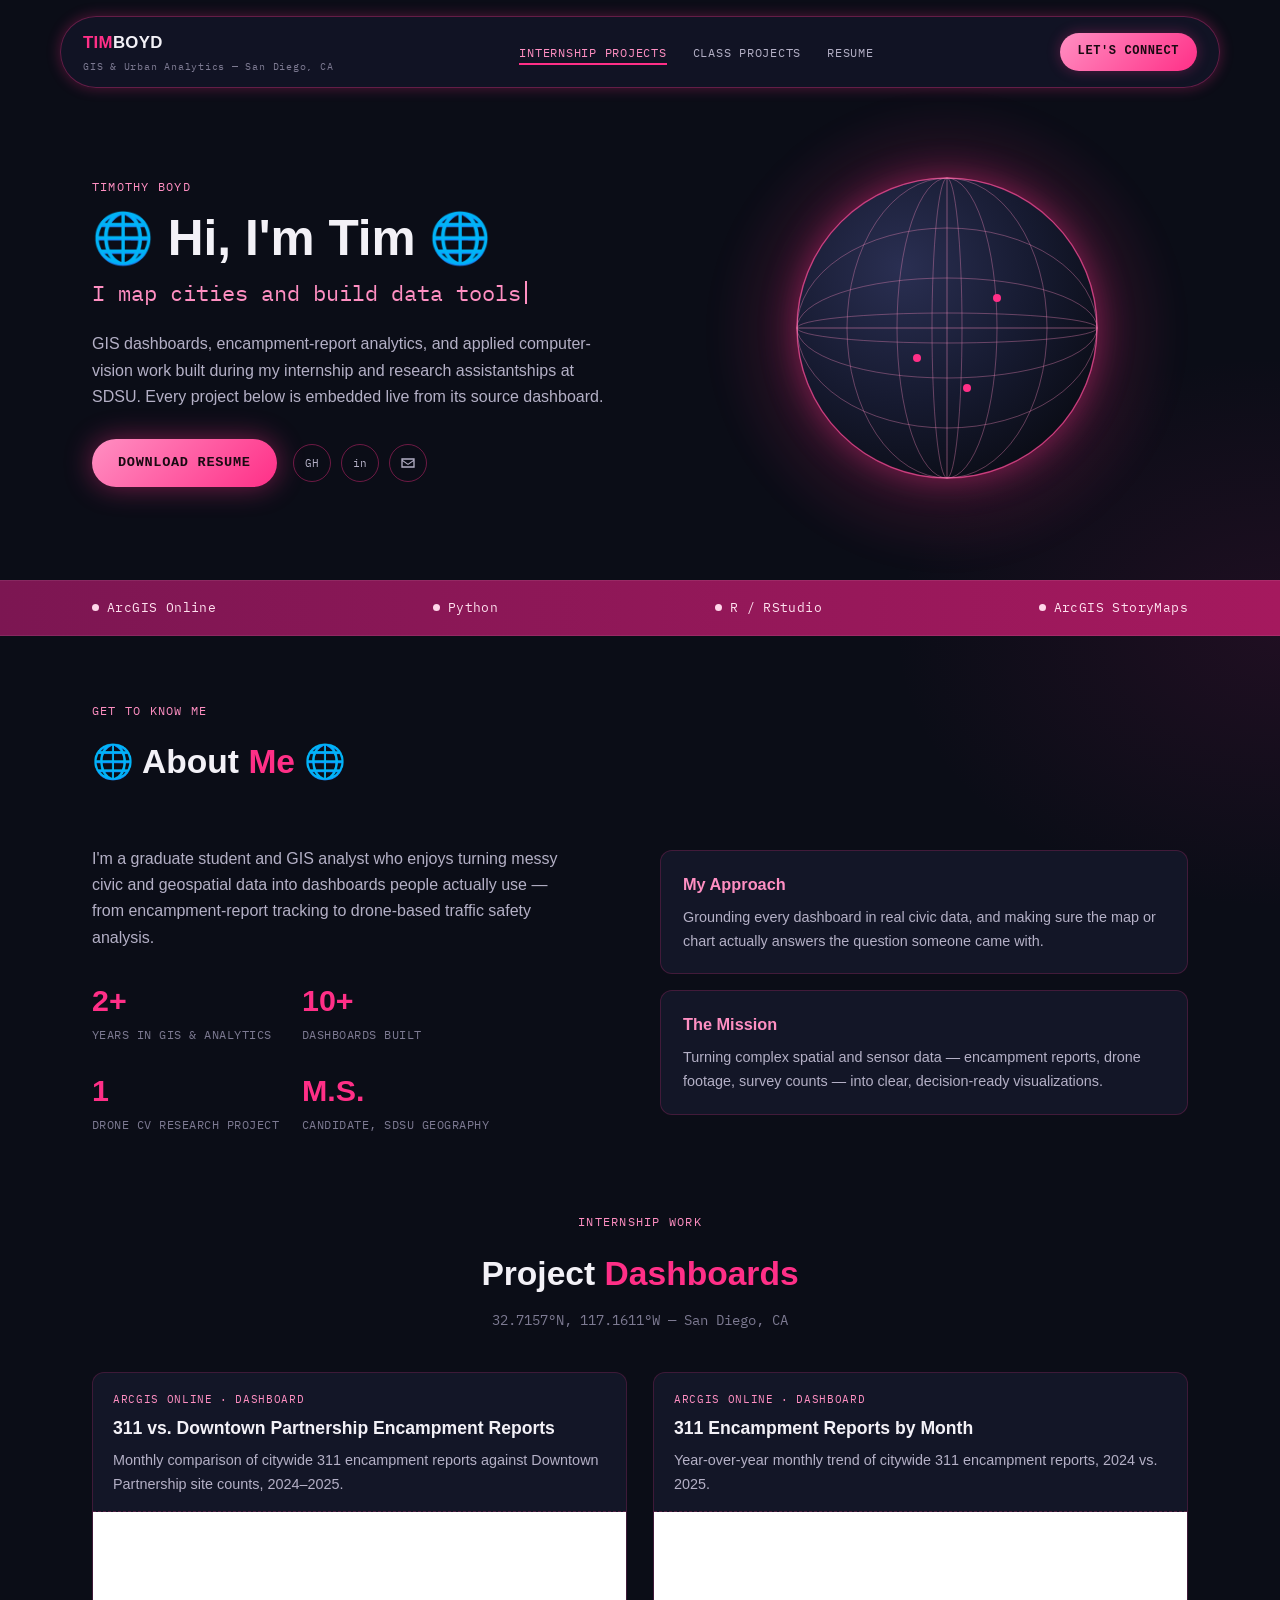
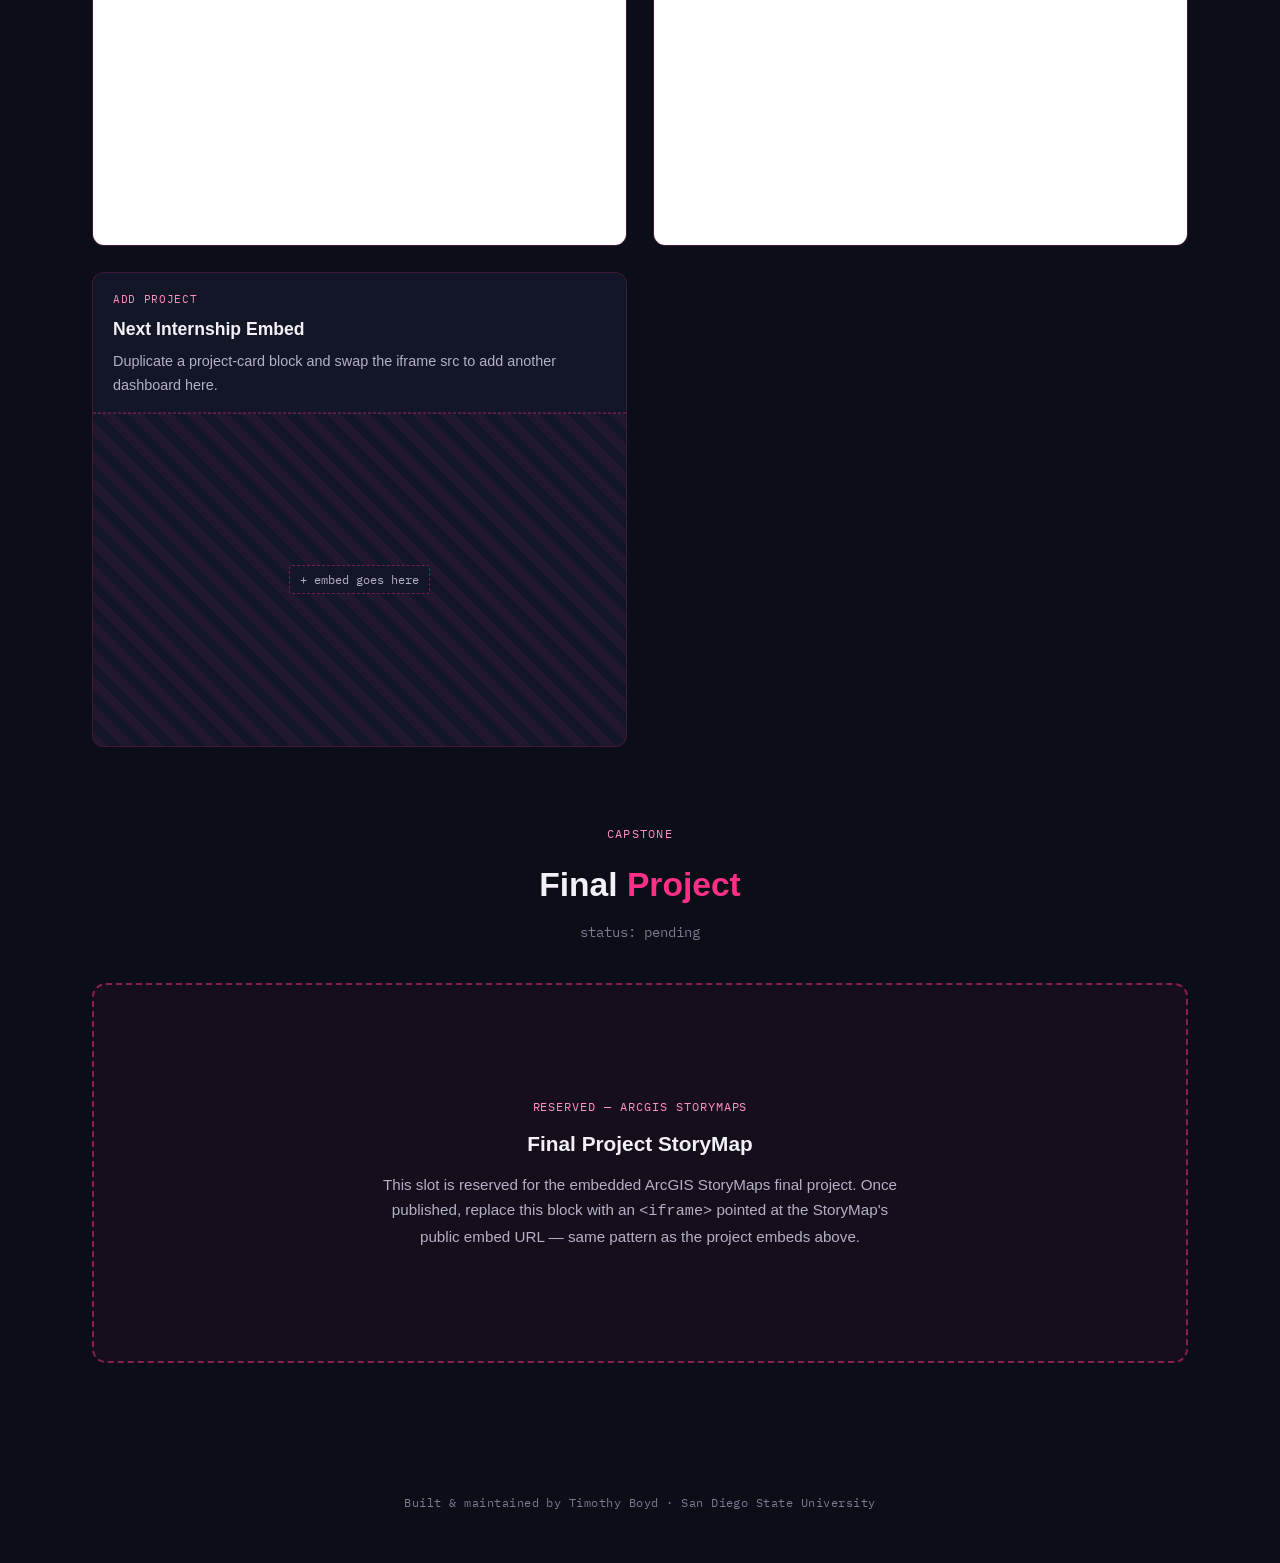
==== commit 8666ed9d: "Update index.html" ====
--- a/index.html
+++ b/index.html
@@ -6,7 +6,7 @@
 <title>Timothy Boyd — Internship Projects</title>
 <link rel="preconnect" href="https://fonts.googleapis.com">
 <link href="https://fonts.googleapis.com/css2?family=Sora:wght@500;700&family=Manrope:wght@400;500;600&family=IBM+Plex+Mono:wght@400;500&display=swap" rel="stylesheet">
-<link rel="stylesheet" href="styles.css">
+<link rel="stylesheet" href="css/style.css">
 </head>
 <body>
 
--- a/css/style.css
+++ b/css/style.css
@@ -0,0 +1,740 @@
+/* ==========================================================================
+   Portfolio Design System v2 — "Night Signal" theme
+   Dark navy base + neon magenta accent, globe motif
+   ========================================================================== */
+
+:root {
+  --bg: #0b0d17;
+  --bg-panel: #131627;
+  --bg-panel-soft: #171b30;
+  --pink: #ff2f87;
+  --pink-soft: #ff8fc2;
+  --magenta-deep: #7c1652;
+  --magenta-bar: #a5195e;
+  --ink: #f3f1f7;
+  --ink-dim: #b4b0c6;
+  --ink-faint: #7d7a92;
+  --glow-pink: 0 0 28px rgba(255, 47, 135, 0.45);
+  --glow-pink-soft: 0 0 14px rgba(255, 47, 135, 0.3);
+
+  --font-display: "Sora", "Helvetica Neue", Arial, sans-serif;
+  --font-body: "Manrope", "Helvetica Neue", Arial, sans-serif;
+  --font-mono: "IBM Plex Mono", "Courier New", monospace;
+
+  --max-width: 1160px;
+}
+
+* { box-sizing: border-box; }
+
+html { scroll-behavior: smooth; }
+
+body {
+  margin: 0;
+  background: var(--bg);
+  color: var(--ink);
+  font-family: var(--font-body);
+  line-height: 1.65;
+  background-image:
+    radial-gradient(ellipse 900px 500px at 15% -10%, rgba(255,47,135,0.14), transparent 60%),
+    radial-gradient(ellipse 700px 500px at 100% 20%, rgba(124,22,82,0.18), transparent 55%);
+  background-repeat: no-repeat;
+}
+
+a { color: inherit; }
+
+@media (prefers-reduced-motion: reduce) {
+  html { scroll-behavior: auto; }
+  * { animation: none !important; transition: none !important; }
+}
+
+/* ------------------ Top navigation (floating pill) ------------------ */
+
+.nav-wrap {
+  position: sticky;
+  top: 16px;
+  z-index: 100;
+  display: flex;
+  justify-content: center;
+  padding: 0 16px;
+}
+
+.topnav {
+  width: 100%;
+  max-width: var(--max-width);
+  display: flex;
+  align-items: center;
+  justify-content: space-between;
+  gap: 16px;
+  padding: 12px 22px;
+  background: rgba(19, 22, 39, 0.85);
+  backdrop-filter: blur(10px);
+  border: 1px solid rgba(255, 47, 135, 0.35);
+  border-radius: 999px;
+  box-shadow: var(--glow-pink-soft);
+}
+
+.topnav .wordmark {
+  display: flex;
+  flex-direction: column;
+  text-decoration: none;
+  font-family: var(--font-display);
+  font-weight: 700;
+  font-size: 1.05rem;
+  color: var(--ink);
+  letter-spacing: 0.02em;
+}
+
+.topnav .wordmark span.accent { color: var(--pink); }
+
+.topnav .wordmark small {
+  font-family: var(--font-mono);
+  font-weight: 400;
+  font-size: 0.6rem;
+  color: var(--ink-faint);
+  letter-spacing: 0.08em;
+  margin-top: 2px;
+}
+
+.topnav .nav-menu {
+  display: flex;
+  align-items: center;
+  gap: 26px;
+  list-style: none;
+  margin: 0;
+  padding: 0;
+}
+
+.topnav .nav-menu a {
+  font-family: var(--font-mono);
+  font-size: 0.78rem;
+  text-transform: uppercase;
+  letter-spacing: 0.06em;
+  text-decoration: none;
+  color: var(--ink-dim);
+  padding-bottom: 3px;
+  border-bottom: 2px solid transparent;
+  transition: color 0.15s ease, border-color 0.15s ease;
+}
+
+.topnav .nav-menu a:hover { color: var(--ink); }
+
+.topnav .nav-menu a.active {
+  color: var(--pink-soft);
+  border-color: var(--pink);
+}
+
+.topnav .cta-pill {
+  font-family: var(--font-mono);
+  font-size: 0.75rem;
+  text-transform: uppercase;
+  letter-spacing: 0.05em;
+  text-decoration: none;
+  color: #1a0a12;
+  background: linear-gradient(135deg, var(--pink-soft), var(--pink));
+  padding: 9px 18px;
+  border-radius: 999px;
+  font-weight: 700;
+  white-space: nowrap;
+  box-shadow: var(--glow-pink-soft);
+  transition: transform 0.15s ease;
+}
+
+.topnav .cta-pill:hover { transform: translateY(-1px); }
+
+@media (max-width: 720px) {
+  .topnav { flex-wrap: wrap; border-radius: 24px; }
+  .topnav .nav-menu { flex-wrap: wrap; gap: 14px 18px; order: 3; width: 100%; padding-top: 8px; border-top: 1px solid rgba(255,47,135,0.2); }
+}
+
+/* ------------------ Hero ------------------ */
+
+.hero {
+  max-width: var(--max-width);
+  margin: 56px auto 0;
+  padding: 20px 32px 40px;
+  display: grid;
+  grid-template-columns: 1.1fr 0.9fr;
+  gap: 24px;
+  align-items: center;
+}
+
+@media (max-width: 860px) {
+  .hero { grid-template-columns: 1fr; text-align: center; }
+  .hero-globe { order: -1; }
+}
+
+.eyebrow {
+  font-family: var(--font-mono);
+  font-size: 0.78rem;
+  color: var(--pink-soft);
+  letter-spacing: 0.1em;
+  text-transform: uppercase;
+  margin-bottom: 14px;
+}
+
+.hero h1 {
+  font-family: var(--font-display);
+  font-size: clamp(2rem, 5vw, 3.1rem);
+  font-weight: 700;
+  margin: 0 0 8px;
+  line-height: 1.12;
+}
+
+.type-line {
+  font-family: var(--font-mono);
+  font-size: clamp(1.1rem, 2.4vw, 1.4rem);
+  color: var(--pink-soft);
+  margin: 0 0 20px;
+}
+
+.type-line .cursor {
+  display: inline-block;
+  width: 2px;
+  height: 1em;
+  background: var(--pink-soft);
+  margin-left: 4px;
+  vertical-align: -0.15em;
+  animation: blink 1s steps(1) infinite;
+}
+
+@keyframes blink { 50% { opacity: 0; } }
+
+.hero p.lede {
+  color: var(--ink-dim);
+  max-width: 520px;
+  margin: 0 0 28px;
+  font-size: 1rem;
+}
+
+@media (max-width: 860px) {
+  .hero p.lede { margin-left: auto; margin-right: auto; }
+}
+
+.hero-actions {
+  display: flex;
+  align-items: center;
+  gap: 16px;
+  flex-wrap: wrap;
+}
+
+@media (max-width: 860px) {
+  .hero-actions { justify-content: center; }
+}
+
+.btn-primary {
+  font-family: var(--font-mono);
+  font-size: 0.85rem;
+  text-transform: uppercase;
+  letter-spacing: 0.05em;
+  text-decoration: none;
+  color: #1a0a12;
+  background: linear-gradient(135deg, var(--pink-soft), var(--pink));
+  padding: 13px 26px;
+  border-radius: 999px;
+  font-weight: 700;
+  box-shadow: var(--glow-pink);
+  transition: transform 0.15s ease;
+}
+
+.btn-primary:hover { transform: translateY(-2px); }
+
+.social-row {
+  display: flex;
+  gap: 10px;
+}
+
+.social-row a {
+  width: 38px;
+  height: 38px;
+  border-radius: 50%;
+  border: 1px solid rgba(255,47,135,0.4);
+  display: flex;
+  align-items: center;
+  justify-content: center;
+  color: var(--ink-dim);
+  text-decoration: none;
+  transition: border-color 0.15s ease, color 0.15s ease;
+}
+
+.social-row a:hover { border-color: var(--pink); color: var(--pink-soft); }
+.social-row svg { width: 16px; height: 16px; fill: currentColor; }
+
+/* ------------------ Globe ------------------ */
+
+.hero-globe {
+  display: flex;
+  justify-content: center;
+  align-items: center;
+}
+
+.globe-wrap {
+  position: relative;
+  width: min(360px, 80vw);
+  aspect-ratio: 1;
+}
+
+.globe-glow {
+  position: absolute;
+  inset: -20%;
+  background: radial-gradient(circle, rgba(255,47,135,0.35), transparent 65%);
+  filter: blur(10px);
+  z-index: 0;
+}
+
+.globe-svg {
+  position: relative;
+  z-index: 1;
+  width: 100%;
+  height: 100%;
+  filter: drop-shadow(0 0 18px rgba(255,47,135,0.45));
+}
+
+.globe-graticule {
+  transform-origin: 180px 180px;
+  animation: spin 22s linear infinite;
+}
+
+@keyframes spin {
+  from { transform: rotate(0deg); }
+  to { transform: rotate(360deg); }
+}
+
+.globe-marker {
+  animation: pulse 2.2s ease-in-out infinite;
+}
+.globe-marker.d2 { animation-delay: 0.5s; }
+.globe-marker.d3 { animation-delay: 1s; }
+
+@keyframes pulse {
+  0%, 100% { opacity: 0.55; r: 3; }
+  50% { opacity: 1; r: 5; }
+}
+
+/* ------------------ Tech ticker bar ------------------ */
+
+.ticker-bar {
+  background: linear-gradient(90deg, var(--magenta-deep), var(--magenta-bar));
+  padding: 16px 0;
+  margin-top: 24px;
+  border-top: 1px solid rgba(255,255,255,0.08);
+  border-bottom: 1px solid rgba(255,255,255,0.08);
+}
+
+.ticker-inner {
+  max-width: var(--max-width);
+  margin: 0 auto;
+  padding: 0 32px;
+  display: flex;
+  justify-content: space-between;
+  flex-wrap: wrap;
+  gap: 18px;
+}
+
+.ticker-item {
+  display: flex;
+  align-items: center;
+  gap: 8px;
+  font-family: var(--font-mono);
+  font-size: 0.82rem;
+  color: #ffe1ef;
+  letter-spacing: 0.03em;
+}
+
+.ticker-item .dot {
+  width: 7px;
+  height: 7px;
+  border-radius: 50%;
+  background: #ffd7ea;
+}
+
+/* ------------------ Page layout ------------------ */
+
+main {
+  max-width: var(--max-width);
+  margin: 0 auto;
+  padding: 64px 32px 100px;
+}
+
+section + section { margin-top: 76px; }
+
+.section-header {
+  text-align: center;
+  margin-bottom: 40px;
+}
+
+.section-header .eyebrow { justify-content: center; }
+
+.section-header h2 {
+  font-family: var(--font-display);
+  font-size: clamp(1.6rem, 3.5vw, 2.1rem);
+  margin: 0 0 8px;
+  color: var(--ink);
+}
+
+.section-header h2 .accent { color: var(--pink); }
+
+.section-header p {
+  color: var(--ink-faint);
+  font-family: var(--font-mono);
+  font-size: 0.85rem;
+  margin: 0;
+}
+
+.section-header.align-left { text-align: left; }
+.section-header.align-left .eyebrow { justify-content: flex-start; }
+
+/* ------------------ About section ------------------ */
+
+.about-grid {
+  display: grid;
+  grid-template-columns: 1fr 1fr;
+  gap: 40px;
+  align-items: center;
+}
+
+@media (max-width: 900px) {
+  .about-grid { grid-template-columns: 1fr; }
+}
+
+.about-copy p.lede {
+  color: var(--ink-dim);
+  max-width: 480px;
+  margin-bottom: 24px;
+}
+
+.stat-grid {
+  display: grid;
+  grid-template-columns: repeat(2, 1fr);
+  gap: 20px;
+  max-width: 400px;
+}
+
+.stat-block .num {
+  font-family: var(--font-display);
+  font-size: 1.9rem;
+  font-weight: 700;
+  color: var(--pink);
+}
+
+.stat-block .label {
+  font-family: var(--font-mono);
+  font-size: 0.75rem;
+  color: var(--ink-faint);
+  text-transform: uppercase;
+  letter-spacing: 0.04em;
+}
+
+.about-side {
+  display: flex;
+  flex-direction: column;
+  gap: 16px;
+}
+
+.info-card {
+  background: var(--bg-panel);
+  border: 1px solid rgba(255,47,135,0.2);
+  border-radius: 12px;
+  padding: 20px 22px;
+}
+
+.info-card h4 {
+  font-family: var(--font-display);
+  color: var(--pink-soft);
+  margin: 0 0 8px;
+  font-size: 1.02rem;
+}
+
+.info-card p {
+  margin: 0;
+  color: var(--ink-dim);
+  font-size: 0.9rem;
+}
+
+/* Small graticule/compass accent for About/Education sections */
+.motif {
+  width: 100%;
+  max-width: 320px;
+  margin: 0 auto;
+  opacity: 0.9;
+}
+
+/* ------------------ Card grids (certificates / class projects) ------------------ */
+
+.cert-grid, .class-grid {
+  display: grid;
+  grid-template-columns: repeat(auto-fit, minmax(260px, 1fr));
+  gap: 22px;
+}
+
+.cert-card, .class-card {
+  background: var(--bg-panel);
+  border: 1px solid rgba(255,47,135,0.18);
+  border-radius: 12px;
+  padding: 22px;
+  transition: border-color 0.15s ease, transform 0.15s ease;
+}
+
+.cert-card:hover, .class-card:hover, .project-card:hover {
+  border-color: rgba(255,47,135,0.55);
+  transform: translateY(-2px);
+}
+
+.cert-card .card-top {
+  display: flex;
+  justify-content: space-between;
+  align-items: baseline;
+  margin-bottom: 4px;
+}
+
+.cert-card h3, .class-card h3 {
+  font-family: var(--font-display);
+  font-size: 1.05rem;
+  margin: 0;
+  color: var(--ink);
+}
+
+.cert-card .year {
+  font-family: var(--font-mono);
+  font-size: 0.78rem;
+  color: var(--pink-soft);
+}
+
+.cert-card .issuer, .class-card .card-tag {
+  font-family: var(--font-mono);
+  font-size: 0.72rem;
+  color: var(--ink-faint);
+  text-transform: uppercase;
+  letter-spacing: 0.05em;
+  margin-bottom: 10px;
+}
+
+.tag-row {
+  display: flex;
+  flex-wrap: wrap;
+  gap: 6px;
+  margin: 10px 0 14px;
+}
+
+.tag-pill {
+  font-family: var(--font-mono);
+  font-size: 0.68rem;
+  color: var(--pink-soft);
+  background: rgba(255,47,135,0.12);
+  border: 1px solid rgba(255,47,135,0.3);
+  padding: 3px 10px;
+  border-radius: 999px;
+}
+
+.cert-card .view-link {
+  font-family: var(--font-mono);
+  font-size: 0.78rem;
+  color: var(--ink-dim);
+  text-decoration: none;
+}
+
+.cert-card .view-link:hover { color: var(--pink-soft); }
+
+.class-card p { color: var(--ink-dim); font-size: 0.88rem; margin: 0; }
+
+/* ------------------ Education timeline ------------------ */
+
+.edu-grid {
+  display: grid;
+  grid-template-columns: 1fr 1.4fr;
+  gap: 40px;
+  align-items: start;
+}
+
+@media (max-width: 860px) {
+  .edu-grid { grid-template-columns: 1fr; }
+}
+
+.edu-entry {
+  background: var(--bg-panel);
+  border: 1px solid rgba(255,47,135,0.18);
+  border-radius: 12px;
+  padding: 18px 22px;
+  margin-bottom: 16px;
+}
+
+.edu-entry h4 {
+  font-family: var(--font-display);
+  margin: 0 0 4px;
+  color: var(--ink);
+  font-size: 1rem;
+}
+
+.edu-entry .school {
+  color: var(--pink-soft);
+  font-family: var(--font-mono);
+  font-size: 0.82rem;
+  margin-bottom: 4px;
+}
+
+.edu-entry .meta {
+  font-family: var(--font-mono);
+  font-size: 0.75rem;
+  color: var(--ink-faint);
+}
+
+/* ------------------ Project embed grid ------------------ */
+
+.project-grid {
+  display: grid;
+  grid-template-columns: repeat(auto-fit, minmax(420px, 1fr));
+  gap: 26px;
+}
+
+.project-card {
+  background: var(--bg-panel);
+  border: 1px solid rgba(255,47,135,0.18);
+  border-radius: 12px;
+  overflow: hidden;
+  display: flex;
+  flex-direction: column;
+}
+
+.project-card .card-head {
+  padding: 18px 20px 14px;
+  border-bottom: 1px dashed rgba(255,47,135,0.25);
+}
+
+.project-card .card-tag {
+  font-family: var(--font-mono);
+  font-size: 0.68rem;
+  text-transform: uppercase;
+  letter-spacing: 0.06em;
+  color: var(--pink-soft);
+  margin-bottom: 6px;
+}
+
+.project-card h3 {
+  font-family: var(--font-display);
+  font-size: 1.1rem;
+  margin: 0 0 6px;
+  color: var(--ink);
+}
+
+.project-card p {
+  margin: 0;
+  font-size: 0.9rem;
+  color: var(--ink-dim);
+}
+
+.embed-frame {
+  width: 100%;
+  aspect-ratio: 16 / 10;
+  border: none;
+  display: block;
+  background: #fff;
+}
+
+.embed-placeholder {
+  width: 100%;
+  aspect-ratio: 16 / 10;
+  display: flex;
+  align-items: center;
+  justify-content: center;
+  background:
+    repeating-linear-gradient(
+      45deg,
+      rgba(255,47,135,0.06),
+      rgba(255,47,135,0.06) 10px,
+      transparent 10px,
+      transparent 20px
+    );
+  border-top: 1px dashed rgba(255,47,135,0.3);
+}
+
+.embed-placeholder span {
+  font-family: var(--font-mono);
+  font-size: 0.72rem;
+  color: var(--ink-dim);
+  background: var(--bg-panel);
+  padding: 4px 10px;
+  border: 1px dashed rgba(255,47,135,0.4);
+  border-radius: 3px;
+}
+
+/* ------------------ StoryMap slot ------------------ */
+
+.storymap-slot {
+  border: 2px dashed rgba(255,47,135,0.5);
+  border-radius: 14px;
+  background: rgba(255,47,135,0.05);
+  padding: 48px 32px;
+  text-align: center;
+}
+
+.storymap-slot--large {
+  padding: 72px 32px;
+  min-height: 380px;
+  display: flex;
+  flex-direction: column;
+  align-items: center;
+  justify-content: center;
+}
+
+.storymap-slot--large .embed-frame {
+  width: 100%;
+  aspect-ratio: 16 / 9;
+  border: none;
+}
+
+.storymap-slot .slot-label {
+  font-family: var(--font-mono);
+  font-size: 0.75rem;
+  color: var(--pink-soft);
+  text-transform: uppercase;
+  letter-spacing: 0.08em;
+  margin-bottom: 10px;
+}
+
+.storymap-slot h3 {
+  font-family: var(--font-display);
+  font-size: 1.3rem;
+  color: var(--ink);
+  margin: 0 0 10px;
+}
+
+.storymap-slot p {
+  color: var(--ink-dim);
+  max-width: 520px;
+  margin: 0 auto;
+  font-size: 0.95rem;
+}
+
+/* ------------------ Resume page ------------------ */
+
+.resume-entry {
+  display: grid;
+  grid-template-columns: 160px 1fr;
+  gap: 20px;
+  padding: 16px 0;
+  border-bottom: 1px solid rgba(255,47,135,0.15);
+}
+
+.resume-entry .when {
+  font-family: var(--font-mono);
+  font-size: 0.78rem;
+  color: var(--ink-faint);
+}
+
+.resume-entry h4 {
+  font-family: var(--font-display);
+  margin: 0 0 4px;
+  color: var(--ink);
+}
+
+.resume-entry p { margin: 0; color: var(--ink-dim); font-size: 0.92rem; }
+
+/* ------------------ Footer ------------------ */
+
+footer {
+  text-align: center;
+  padding: 30px 32px 50px;
+  font-family: var(--font-mono);
+  font-size: 0.75rem;
+  letter-spacing: 0.04em;
+  color: var(--ink-faint);
+}
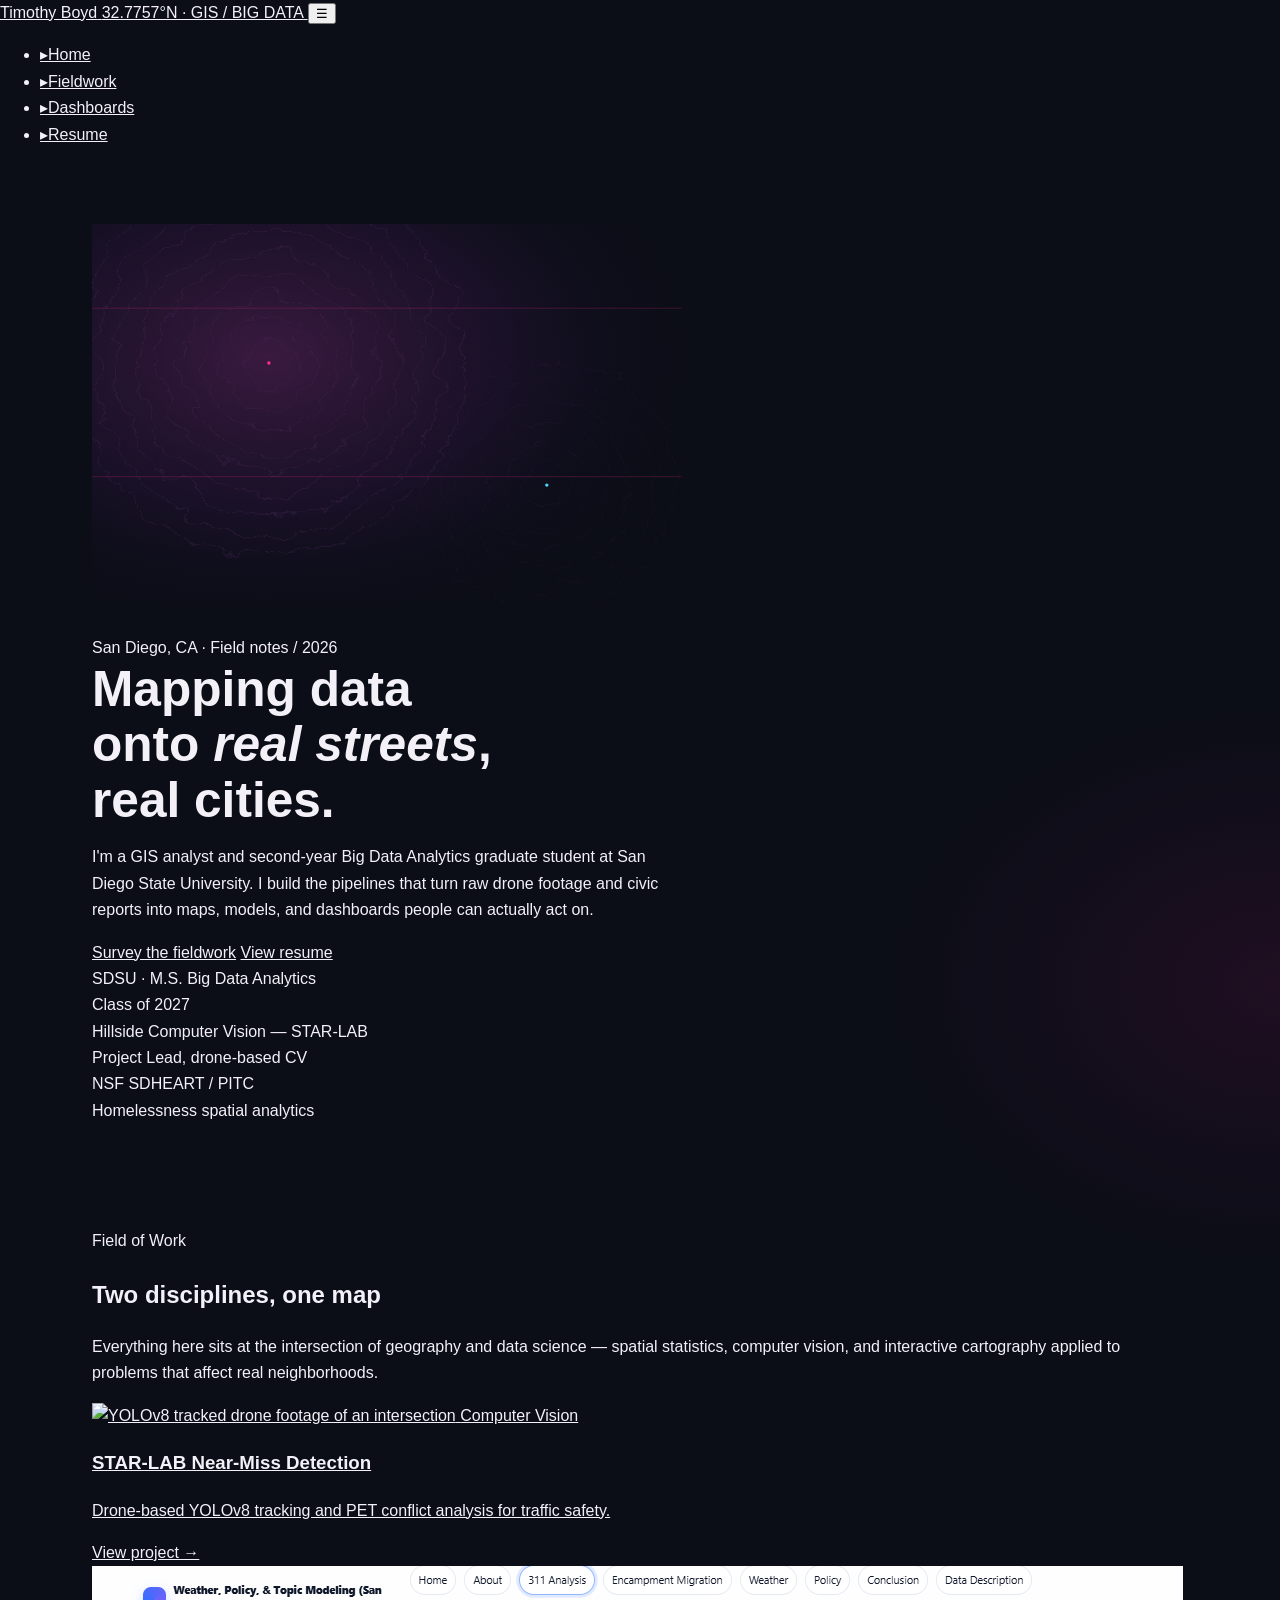
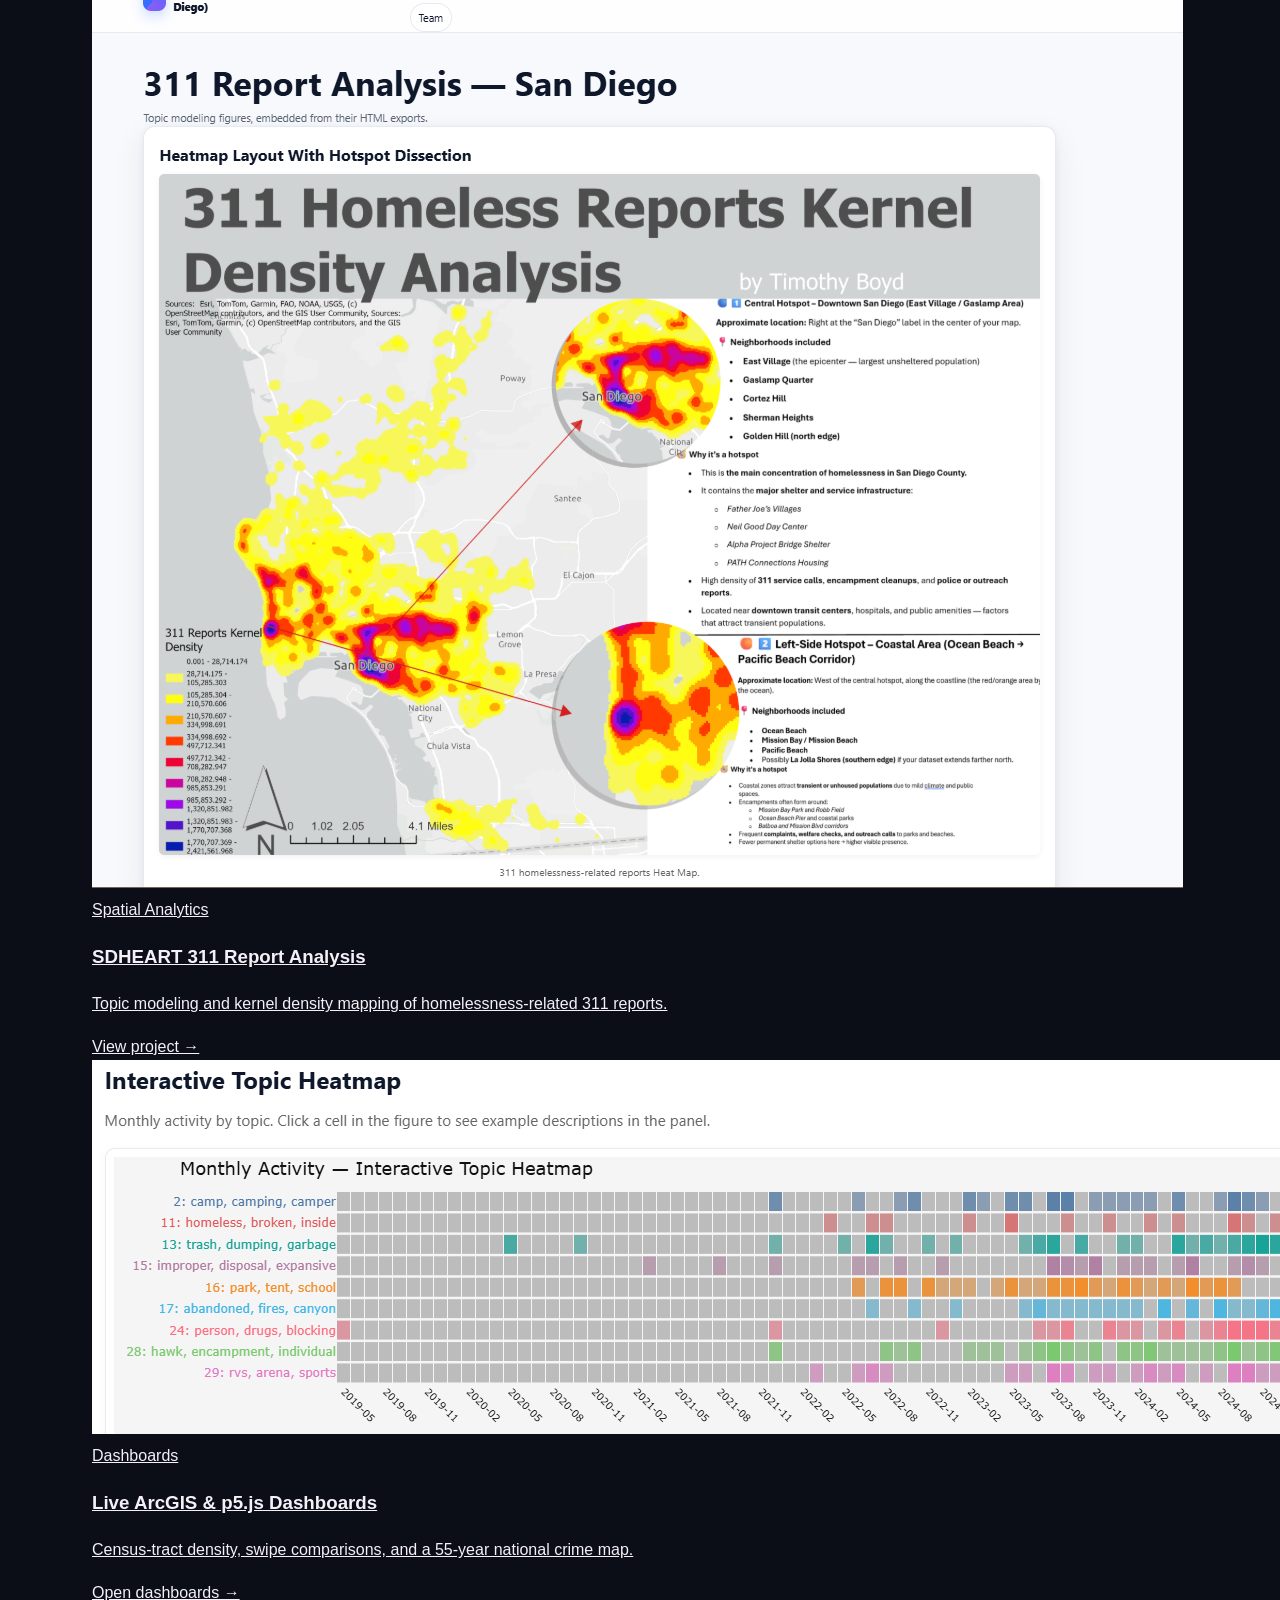
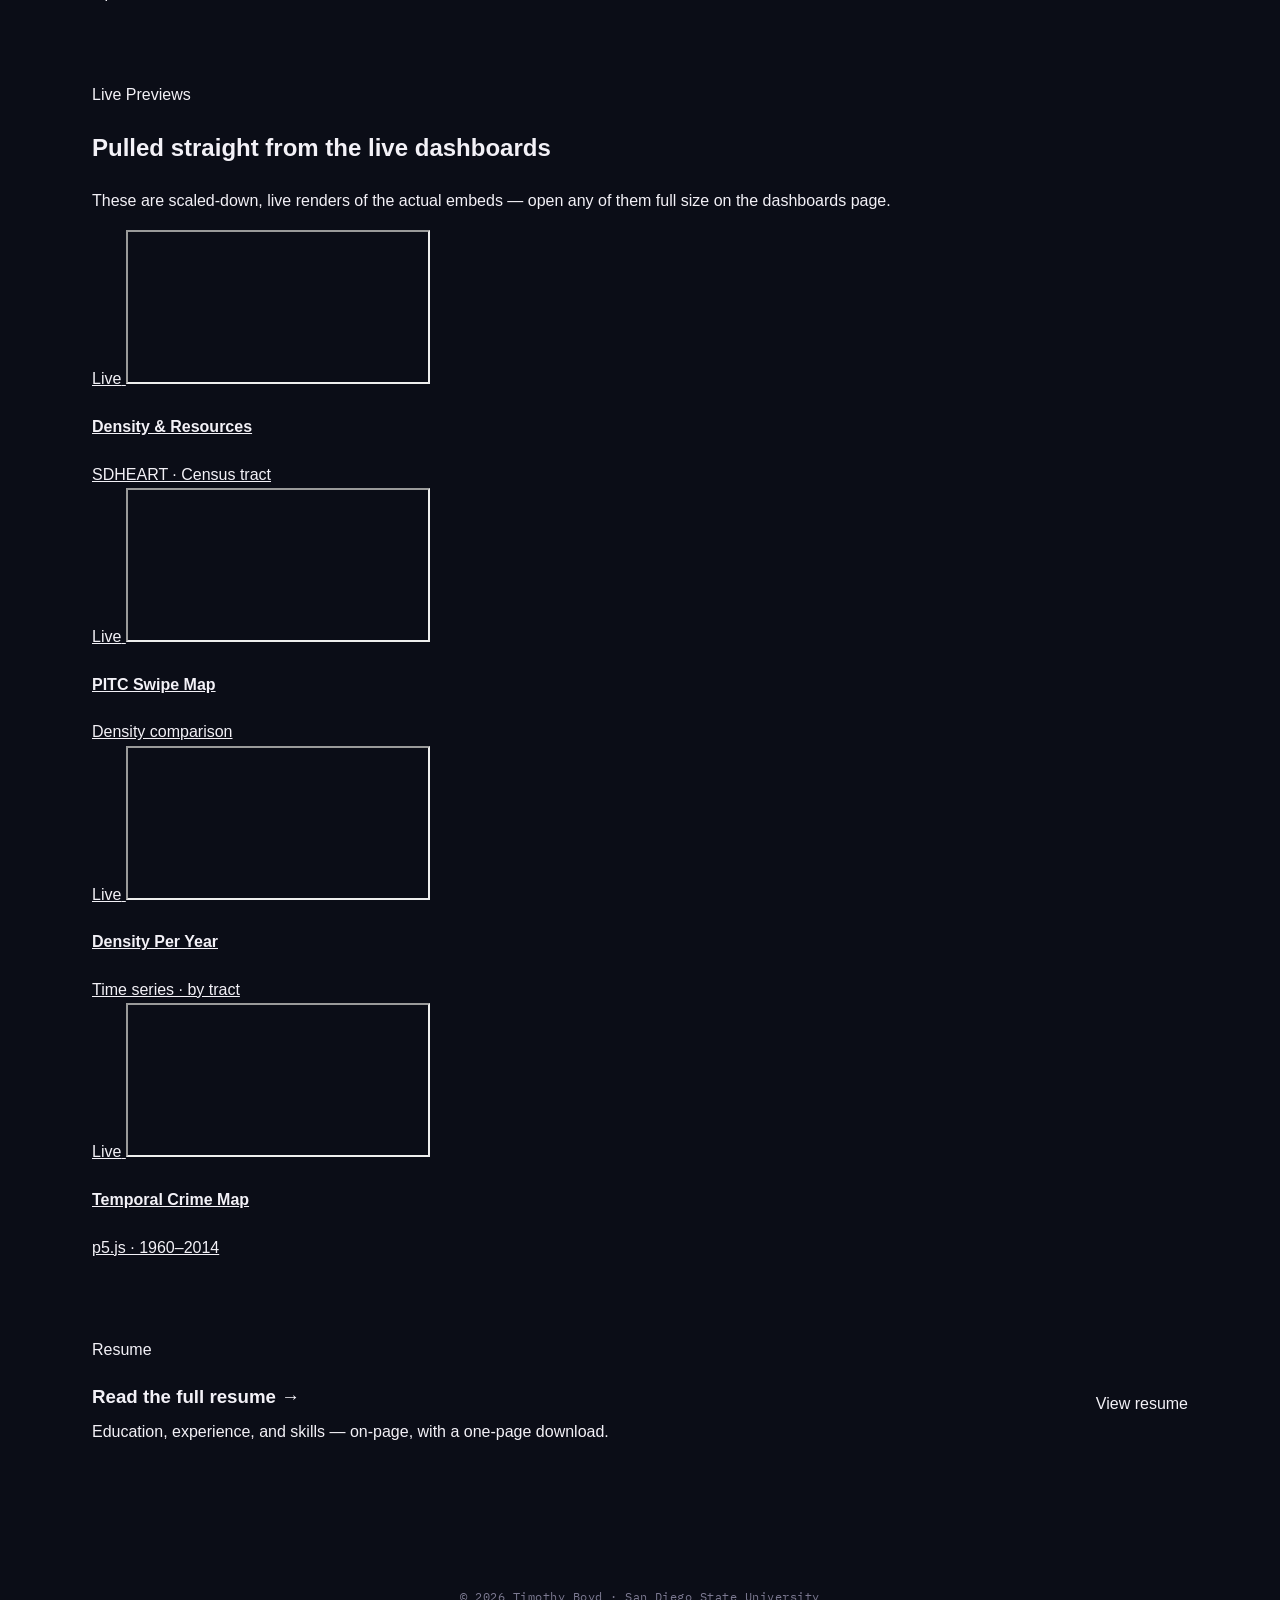
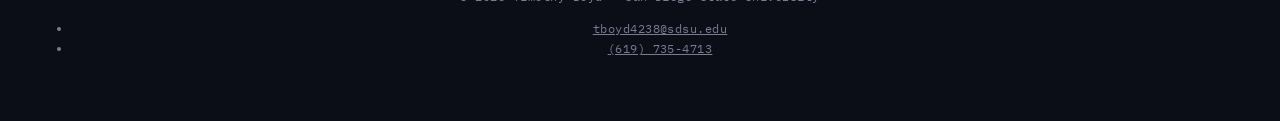
==== commit 3e3080c9: "Update index.html" ====
--- a/index.html
+++ b/index.html
@@ -1,231 +1 @@
-<!DOCTYPE html>
-<html lang="en">
-<head>
-<meta charset="UTF-8">
-<meta name="viewport" content="width=device-width, initial-scale=1.0">
-<title>Timothy Boyd — Internship Projects</title>
-<link rel="preconnect" href="https://fonts.googleapis.com">
-<link href="https://fonts.googleapis.com/css2?family=Sora:wght@500;700&family=Manrope:wght@400;500;600&family=IBM+Plex+Mono:wght@400;500&display=swap" rel="stylesheet">
-<link rel="stylesheet" href="css/style.css">
-</head>
-<body>
-
-<div class="nav-wrap">
-  <nav class="topnav">
-    <a href="index.html" class="wordmark">
-      <span><span class="accent">TIM</span>BOYD</span>
-      <small>GIS &amp; Urban Analytics — San Diego, CA</small>
-    </a>
-    <ul class="nav-menu">
-      <li><a href="index.html" class="active">Internship Projects</a></li>
-      <li><a href="class-projects.html">Class Projects</a></li>
-      <li><a href="resume.html">Resume</a></li>
-    </ul>
-    <!-- EDIT: point this at your email or preferred contact method -->
-    <a href="mailto:your.email@sdsu.edu" class="cta-pill">Let's Connect</a>
-  </nav>
-</div>
-
-<section class="hero">
-  <div class="hero-copy">
-    <div class="eyebrow">Timothy Boyd</div>
-    <h1>🌐 Hi, I'm Tim 🌐</h1>
-    <p class="type-line">I map cities and build data tools<span class="cursor"></span></p>
-    <p class="lede">
-      GIS dashboards, encampment-report analytics, and applied
-      computer-vision work built during my internship and research
-      assistantships at SDSU. Every project below is embedded live from
-      its source dashboard.
-    </p>
-    <div class="hero-actions">
-      <a href="resume.pdf" class="btn-primary">Download Resume</a>
-      <div class="social-row">
-        <!-- EDIT: point these at your real profiles -->
-        <a href="#" aria-label="GitHub" title="GitHub"><span style="font-family:var(--font-mono); font-size:0.7rem;">GH</span></a>
-        <a href="#" aria-label="LinkedIn" title="LinkedIn"><span style="font-family:var(--font-mono); font-size:0.7rem;">in</span></a>
-        <a href="mailto:your.email@sdsu.edu" aria-label="Email" title="Email">
-          <svg viewBox="0 0 24 24"><path d="M2 5h20v14H2V5zm2 2v.5l8 5.5 8-5.5V7H4zm16 2.4-7.4 5.1a1 1 0 0 1-1.2 0L4 9.4V17h16V9.4z"/></svg>
-        </a>
-      </div>
-    </div>
-  </div>
-
-  <div class="hero-globe">
-    <div class="globe-wrap">
-      <div class="globe-glow"></div>
-      <svg class="globe-svg" viewBox="0 0 360 360" xmlns="http://www.w3.org/2000/svg">
-        <defs>
-          <radialGradient id="globeShade" cx="35%" cy="30%" r="75%">
-            <stop offset="0%" stop-color="#2a2f52"/>
-            <stop offset="60%" stop-color="#161a30"/>
-            <stop offset="100%" stop-color="#0b0d17"/>
-          </radialGradient>
-        </defs>
-        <circle cx="180" cy="180" r="150" fill="url(#globeShade)" stroke="#ff2f87" stroke-opacity="0.55" stroke-width="1.5"/>
-        <g class="globe-graticule" stroke="#ff8fc2" stroke-opacity="0.35" fill="none" stroke-width="1">
-          <ellipse cx="180" cy="180" rx="150" ry="150"/>
-          <ellipse cx="180" cy="180" rx="150" ry="100"/>
-          <ellipse cx="180" cy="180" rx="150" ry="50"/>
-          <ellipse cx="180" cy="180" rx="150" ry="15"/>
-          <ellipse cx="180" cy="180" rx="100" ry="150"/>
-          <ellipse cx="180" cy="180" rx="50" ry="150"/>
-          <ellipse cx="180" cy="180" rx="15" ry="150"/>
-          <line x1="30" y1="180" x2="330" y2="180" stroke-opacity="0.45"/>
-          <line x1="180" y1="30" x2="180" y2="330" stroke-opacity="0.45"/>
-        </g>
-        <circle class="globe-marker" cx="150" cy="210" r="4" fill="#ff2f87"/>
-        <circle class="globe-marker d2" cx="230" cy="150" r="4" fill="#ff2f87"/>
-        <circle class="globe-marker d3" cx="200" cy="240" r="4" fill="#ff2f87"/>
-      </svg>
-    </div>
-  </div>
-</section>
-
-<div class="ticker-bar">
-  <div class="ticker-inner">
-    <div class="ticker-item"><span class="dot"></span>ArcGIS Online</div>
-    <div class="ticker-item"><span class="dot"></span>Python</div>
-    <div class="ticker-item"><span class="dot"></span>R / RStudio</div>
-    <div class="ticker-item"><span class="dot"></span>ArcGIS StoryMaps</div>
-  </div>
-</div>
-
-<main>
-
-  <section id="about">
-    <div class="section-header align-left">
-      <div class="eyebrow">Get to Know Me</div>
-      <h2>🌐 About <span class="accent">Me</span> 🌐</h2>
-    </div>
-
-    <div class="about-grid">
-      <div class="about-copy">
-        <p class="lede">
-          I'm a graduate student and GIS analyst who enjoys turning messy
-          civic and geospatial data into dashboards people actually use —
-          from encampment-report tracking to drone-based traffic safety
-          analysis.
-        </p>
-        <div class="stat-grid">
-          <div class="stat-block">
-            <div class="num">2+</div>
-            <div class="label">Years in GIS &amp; Analytics</div>
-          </div>
-          <div class="stat-block">
-            <div class="num">10+</div>
-            <div class="label">Dashboards Built</div>
-          </div>
-          <div class="stat-block">
-            <div class="num">1</div>
-            <div class="label">Drone CV Research Project</div>
-          </div>
-          <div class="stat-block">
-            <div class="num">M.S.</div>
-            <div class="label">Candidate, SDSU Geography</div>
-          </div>
-        </div>
-      </div>
-
-      <div class="about-side">
-        <div class="info-card">
-          <h4>My Approach</h4>
-          <p>Grounding every dashboard in real civic data, and making sure the map or chart actually answers the question someone came with.</p>
-        </div>
-        <div class="info-card">
-          <h4>The Mission</h4>
-          <p>Turning complex spatial and sensor data — encampment reports, drone footage, survey counts — into clear, decision-ready visualizations.</p>
-        </div>
-      </div>
-    </div>
-  </section>
-
-  <section id="projects">
-    <div class="section-header">
-      <div class="eyebrow">Internship Work</div>
-      <h2>Project <span class="accent">Dashboards</span></h2>
-      <p>32.7157°N, 117.1611°W — San Diego, CA</p>
-    </div>
-
-    <div class="project-grid">
-
-      <!-- Project 1: 311 vs DTP encampment comparison -->
-      <article class="project-card">
-        <div class="card-head">
-          <div class="card-tag">ArcGIS Online · Dashboard</div>
-          <h3>311 vs. Downtown Partnership Encampment Reports</h3>
-          <p>
-            Monthly comparison of citywide 311 encampment reports against
-            Downtown Partnership site counts, 2024–2025.
-          </p>
-        </div>
-        <iframe
-          class="embed-frame"
-          src="https://timothyboyd.github.io/dashboard_embeds/Compare_2024_Cards.html"
-          title="311 vs DTP Encampment Comparison 2024"
-          loading="lazy">
-        </iframe>
-      </article>
-
-      <!-- Project 2: 311 monthly trend dashboard -->
-      <article class="project-card">
-        <div class="card-head">
-          <div class="card-tag">ArcGIS Online · Dashboard</div>
-          <h3>311 Encampment Reports by Month</h3>
-          <p>
-            Year-over-year monthly trend of citywide 311 encampment reports,
-            2024 vs. 2025.
-          </p>
-        </div>
-        <iframe
-          class="embed-frame"
-          src="https://timothyboyd.github.io/dashboard_embeds/DTP_2024_chart.html"
-          title="311 Monthly Trend Chart"
-          loading="lazy">
-        </iframe>
-      </article>
-
-      <!-- Placeholder card: add more internship projects the same way -->
-      <article class="project-card">
-        <div class="card-head">
-          <div class="card-tag">Add Project</div>
-          <h3>Next Internship Embed</h3>
-          <p>
-            Duplicate a project-card block and swap the iframe src to add
-            another dashboard here.
-          </p>
-        </div>
-        <div class="embed-placeholder">
-          <span>+ embed goes here</span>
-        </div>
-      </article>
-
-    </div>
-  </section>
-
-  <section id="storymap-final">
-    <div class="section-header">
-      <div class="eyebrow">Capstone</div>
-      <h2>Final <span class="accent">Project</span></h2>
-      <p>status: pending</p>
-    </div>
-
-    <div class="storymap-slot storymap-slot--large">
-      <div class="slot-label">Reserved — ArcGIS StoryMaps</div>
-      <h3>Final Project StoryMap</h3>
-      <p>
-        This slot is reserved for the embedded ArcGIS StoryMaps final
-        project. Once published, replace this block with an
-        <code>&lt;iframe&gt;</code> pointed at the StoryMap's public embed
-        URL — same pattern as the project embeds above.
-      </p>
-    </div>
-  </section>
-
-</main>
-
-<footer>
-  Built &amp; maintained by Timothy Boyd · San Diego State University
-</footer>
-
-</body>
-</html>
+<!DOCTYPE html><html lang="en"><head><meta charset="UTF-8"><meta name="viewport" content="width=device-width, initial-scale=1.0"><title>Timothy Boyd — GIS &amp; Big Data Analytics</title><meta name="description" content="Portfolio of Timothy Boyd — GIS analyst and Big Data Analytics graduate student at SDSU. Computer vision for traffic safety, homelessness spatial analytics, and interactive dashboards."><link rel="preconnect" href="https://fonts.googleapis.com"><link href="https://fonts.googleapis.com/css2?family=Space+Grotesk:wght@500;700&family=Source+Sans+3:wght@400;600&family=IBM+Plex+Mono:wght@400;500&display=swap" rel="stylesheet"><link rel="stylesheet" href="css/style.css"></head><body data-page="home"><div class="graticule"></div><nav class="site-nav">  <div class="wrap">    <a href="index.html" class="brand">      <span class="name">Timothy Boyd</span>      <span class="coords">32.7757°N · GIS / BIG DATA</span>    </a>    <button class="nav-toggle" aria-label="Toggle menu">☰</button>    <ul class="nav-links">      <li><a href="index.html" data-page="home" class="active"><span class="tick">▸</span>Home</a></li>      <li><a href="projects.html" data-page="projects"><span class="tick">▸</span>Fieldwork</a></li>      <li><a href="dashboards.html" data-page="dashboards"><span class="tick">▸</span>Dashboards</a></li>      <li><a href="resume.html" data-page="resume"><span class="tick">▸</span>Resume</a></li>    </ul>  </div></nav><header class="hero">  <div class="hero-topo" aria-hidden="true">    <svg viewBox="0 0 1400 900" preserveAspectRatio="xMidYMid slice">      <defs>        <filter id="topo" x="-20%" y="-20%" width="140%" height="140%">          <feTurbulence type="fractalNoise" baseFrequency="0.010 0.016" numOctaves="4" seed="11" result="n"/>          <feDisplacementMap in="SourceGraphic" in2="n" scale="70" xChannelSelector="R" yChannelSelector="G"/>        </filter>        <radialGradient id="elev" cx="30%" cy="35%" r="75%">          <stop offset="0%" stop-color="#3a1a3f"/>          <stop offset="55%" stop-color="#2a153a70"/>          <stop offset="100%" stop-color="#0b0d17" stop-opacity="0"/>        </radialGradient>      </defs>      <rect width="1400" height="900" fill="url(#elev)"/>      <g fill="none" stroke="#4a2a55" stroke-width="1.1" filter="url(#topo)" opacity="0.85">        <circle cx="420" cy="330" r="60"/>        <circle cx="420" cy="330" r="110"/>        <circle cx="420" cy="330" r="160"/>        <circle cx="420" cy="330" r="210"/>        <circle cx="420" cy="330" r="260"/>        <circle cx="420" cy="330" r="310"/>        <circle cx="420" cy="330" r="360"/>        <circle cx="420" cy="330" r="410"/>        <circle cx="420" cy="330" r="460"/>      </g>      <g fill="none" stroke="#341f42" stroke-width="1" filter="url(#topo)" opacity="0.55">        <circle cx="1080" cy="620" r="50"/>        <circle cx="1080" cy="620" r="100"/>        <circle cx="1080" cy="620" r="150"/>        <circle cx="1080" cy="620" r="200"/>        <circle cx="1080" cy="620" r="250"/>        <circle cx="1080" cy="620" r="300"/>      </g>      <g stroke="#ff2f87" stroke-width="1" opacity="0.5">        <line x1="0" y1="200" x2="1400" y2="200"/>        <line x1="0" y1="600" x2="1400" y2="600"/>      </g>      <circle cx="420" cy="330" r="4" fill="#ff2f87"/>      <circle cx="1080" cy="620" r="4" fill="#4fd8ff"/>    </svg>  </div>  <div class="hero-fade"></div>  <div class="wrap">    <div class="hero-tag">San Diego, CA · Field notes / 2026</div>    <h1>Mapping data<br>onto <em>real&nbsp;streets</em>,<br>real cities.</h1>    <p class="hero-lede">      I'm a GIS analyst and second-year Big Data Analytics graduate student at San Diego State      University. I build the pipelines that turn raw drone footage and civic reports into      maps, models, and dashboards people can actually act on.    </p>    <div class="btn-row">      <a href="projects.html" class="btn">Survey the fieldwork</a>      <a href="resume.html" class="btn ghost">View resume</a>    </div>    <div class="hero-meta">      <div>        <div class="val">SDSU · M.S. Big Data Analytics</div>        <div class="lbl">Class of 2027</div>      </div>      <div>        <div class="val">Hillside Computer Vision — STAR&#8209;LAB</div>        <div class="lbl">Project Lead, drone-based CV</div>      </div>      <div>        <div class="val">NSF SDHEART / PITC</div>        <div class="lbl">Homelessness spatial analytics</div>      </div>    </div>  </div></header><main>  <section class="section tight">    <div class="wrap">      <div class="coordline">Field of Work</div>      <div class="section-head">        <h2>Two disciplines, one map</h2>        <p>Everything here sits at the intersection of geography and data science — spatial        statistics, computer vision, and interactive cartography applied to problems that        affect real neighborhoods.</p>      </div>      <div class="preview-grid">        <a href="projects.html#starlab" class="preview-card">          <div class="preview-media">            <img src="assets/img/yolo-tracking.png" alt="YOLOv8 tracked drone footage of an intersection">            <span class="tag">Computer Vision</span>          </div>          <div class="preview-body">            <h3>STAR‑LAB Near‑Miss Detection</h3>            <p>Drone-based YOLOv8 tracking and PET conflict analysis for traffic safety.</p>            <span class="preview-link">View project →</span>          </div>        </a>        <a href="projects.html#sdheart" class="preview-card">          <div class="preview-media">            <img src="assets/img/heatmap-analysis.png" alt="Kernel density heatmap of 311 homelessness reports across San Diego">            <span class="tag alt">Spatial Analytics</span>          </div>          <div class="preview-body">            <h3>SDHEART 311 Report Analysis</h3>            <p>Topic modeling and kernel density mapping of homelessness-related 311 reports.</p>            <span class="preview-link">View project →</span>          </div>        </a>        <a href="dashboards.html" class="preview-card">          <div class="preview-media">            <img src="assets/img/topic-timeline.png" alt="Interactive monthly topic activity heatmap, 2019 to 2025">            <span class="tag">Dashboards</span>          </div>          <div class="preview-body">            <h3>Live ArcGIS &amp; p5.js Dashboards</h3>            <p>Census-tract density, swipe comparisons, and a 55-year national crime map.</p>            <span class="preview-link">Open dashboards →</span>          </div>        </a>      </div>    </div>  </section>  <section class="section tight">    <div class="wrap">      <div class="coordline">Live Previews</div>      <div class="section-head">        <h2>Pulled straight from the live dashboards</h2>        <p>These are scaled-down, live renders of the actual embeds — open any of them full size        on the dashboards page.</p>      </div>      <div class="embed-preview-grid">        <a href="dashboards.html" class="embed-preview">          <div class="embed-mini">            <span class="live-dot">Live</span>            <iframe src="https://experience.arcgis.com/experience/bb7d640682a44ad8aa7b4820976371ef/" loading="lazy" title="SDHEART Homeless Density preview" tabindex="-1"></iframe>            <div class="scrim"></div>          </div>          <div class="embed-preview-body">            <h4>Density &amp; Resources</h4>            <span>SDHEART · Census tract</span>          </div>        </a>        <a href="dashboards.html" class="embed-preview">          <div class="embed-mini">            <span class="live-dot">Live</span>            <iframe src="https://experience.arcgis.com/experience/df00cf0d68464f968184e6ae2a174918/" loading="lazy" title="PITC Swipe Map preview" tabindex="-1"></iframe>            <div class="scrim"></div>          </div>          <div class="embed-preview-body">            <h4>PITC Swipe Map</h4>            <span>Density comparison</span>          </div>        </a>        <a href="dashboards.html" class="embed-preview">          <div class="embed-mini">            <span class="live-dot">Live</span>            <iframe src="https://experience.arcgis.com/experience/6724171f65b94c369ee94e91ca425cb8/" loading="lazy" title="PITC Density per year preview" tabindex="-1"></iframe>            <div class="scrim"></div>          </div>          <div class="embed-preview-body">            <h4>Density Per Year</h4>            <span>Time series · by tract</span>          </div>        </a>        <a href="dashboards.html" class="embed-preview">          <div class="embed-mini">            <span class="live-dot">Live</span>            <iframe src="https://editor.p5js.org/tboyd4238/full/aKO_qMs6G" loading="lazy" title="Temporal crime map preview" tabindex="-1"></iframe>            <div class="scrim"></div>          </div>          <div class="embed-preview-body">            <h4>Temporal Crime Map</h4>            <span>p5.js · 1960–2014</span>          </div>        </a>      </div>    </div>  </section>  <section class="section tight">    <div class="wrap">      <div class="coordline">Resume</div>      <div class="legend-grid" style="grid-template-columns:1fr;">        <a href="resume.html" class="legend-card" style="text-decoration:none; display:flex; align-items:center; justify-content:space-between; flex-wrap:wrap; gap:16px;">          <div>            <h3 style="margin-bottom:6px;">Read the full resume →</h3>            <p style="margin:0;">Education, experience, and skills — on-page, with a one-page download.</p>          </div>          <span class="btn ghost" style="pointer-events:none;">View resume</span>        </a>      </div>    </div>  </section></main><footer class="site-footer">  <div class="wrap">    <p>© 2026 Timothy Boyd · San Diego State University</p>    <ul class="footer-links">      <li><a href="mailto:tboyd4238@sdsu.edu">tboyd4238@sdsu.edu</a></li>      <li><a href="tel:6197354713">(619) 735-4713</a></li>    </ul>  </div></footer><script src="js/main.js"></script></body></html>
